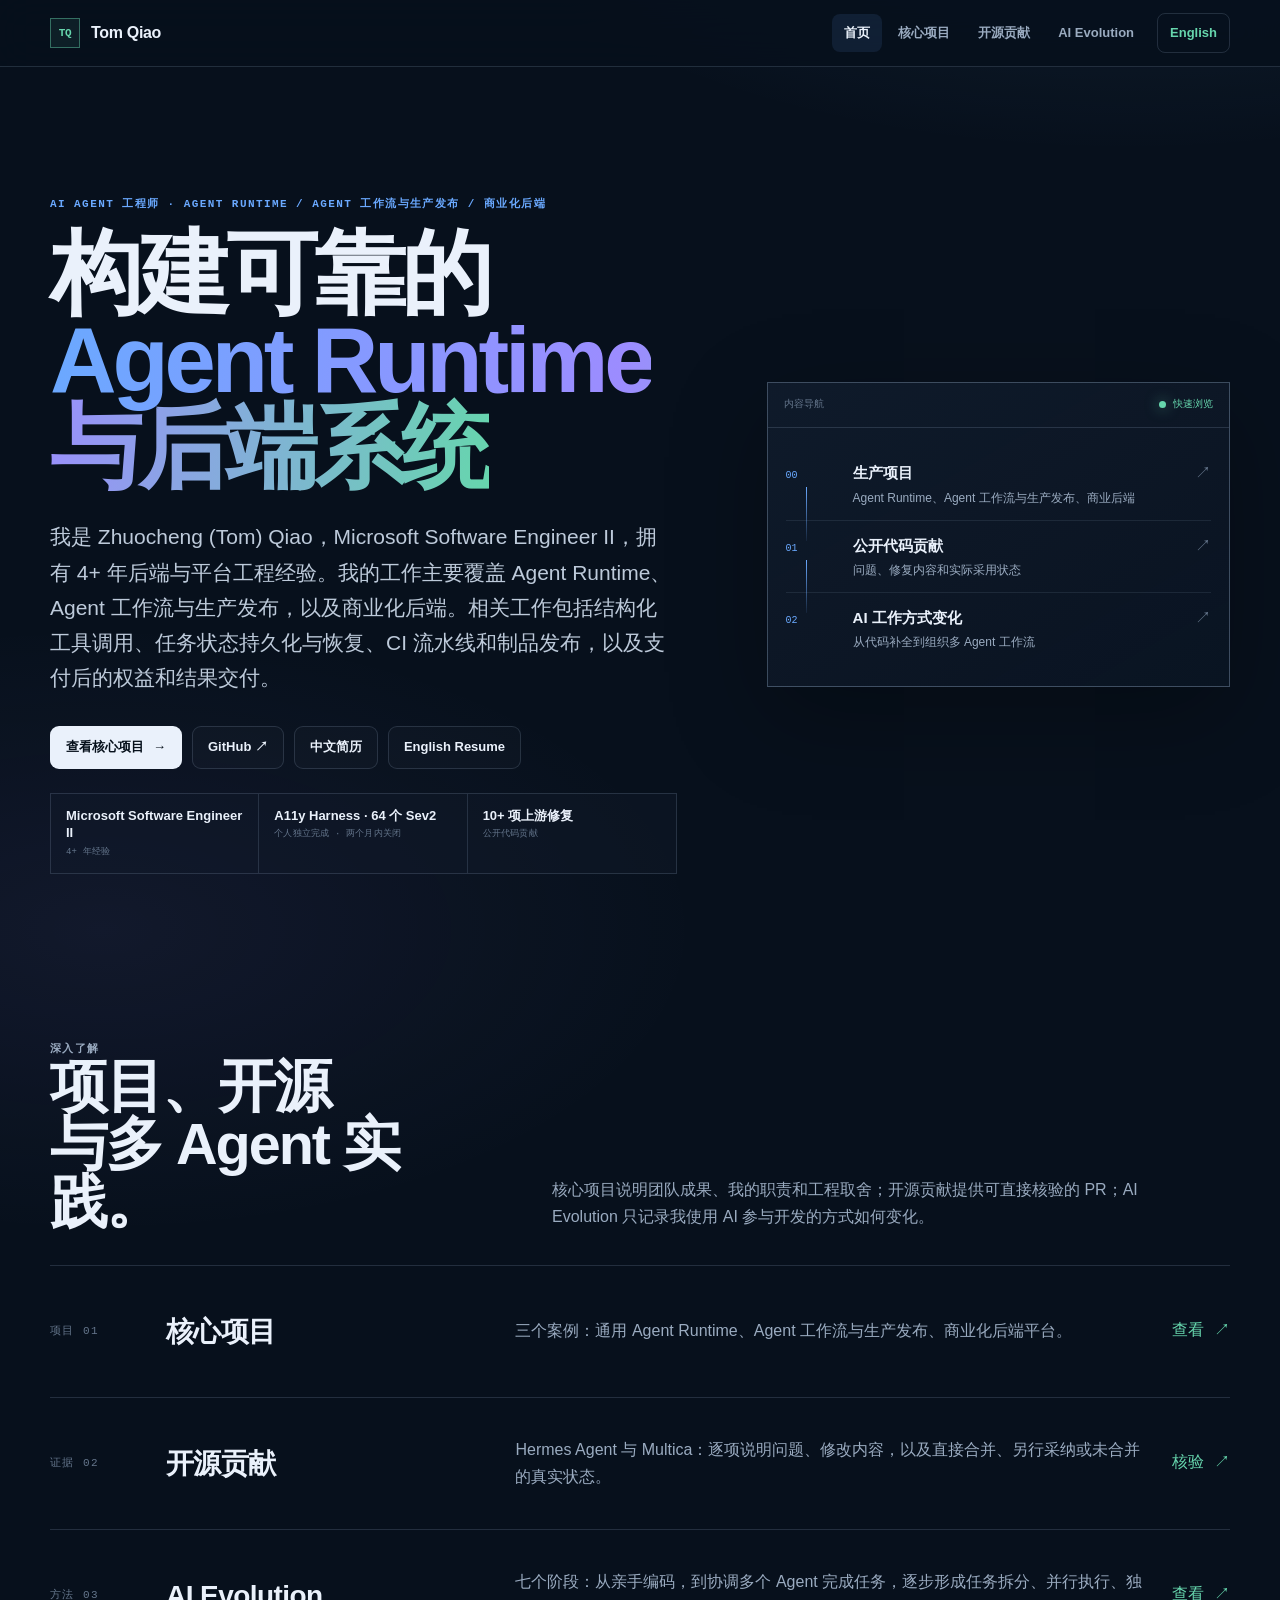
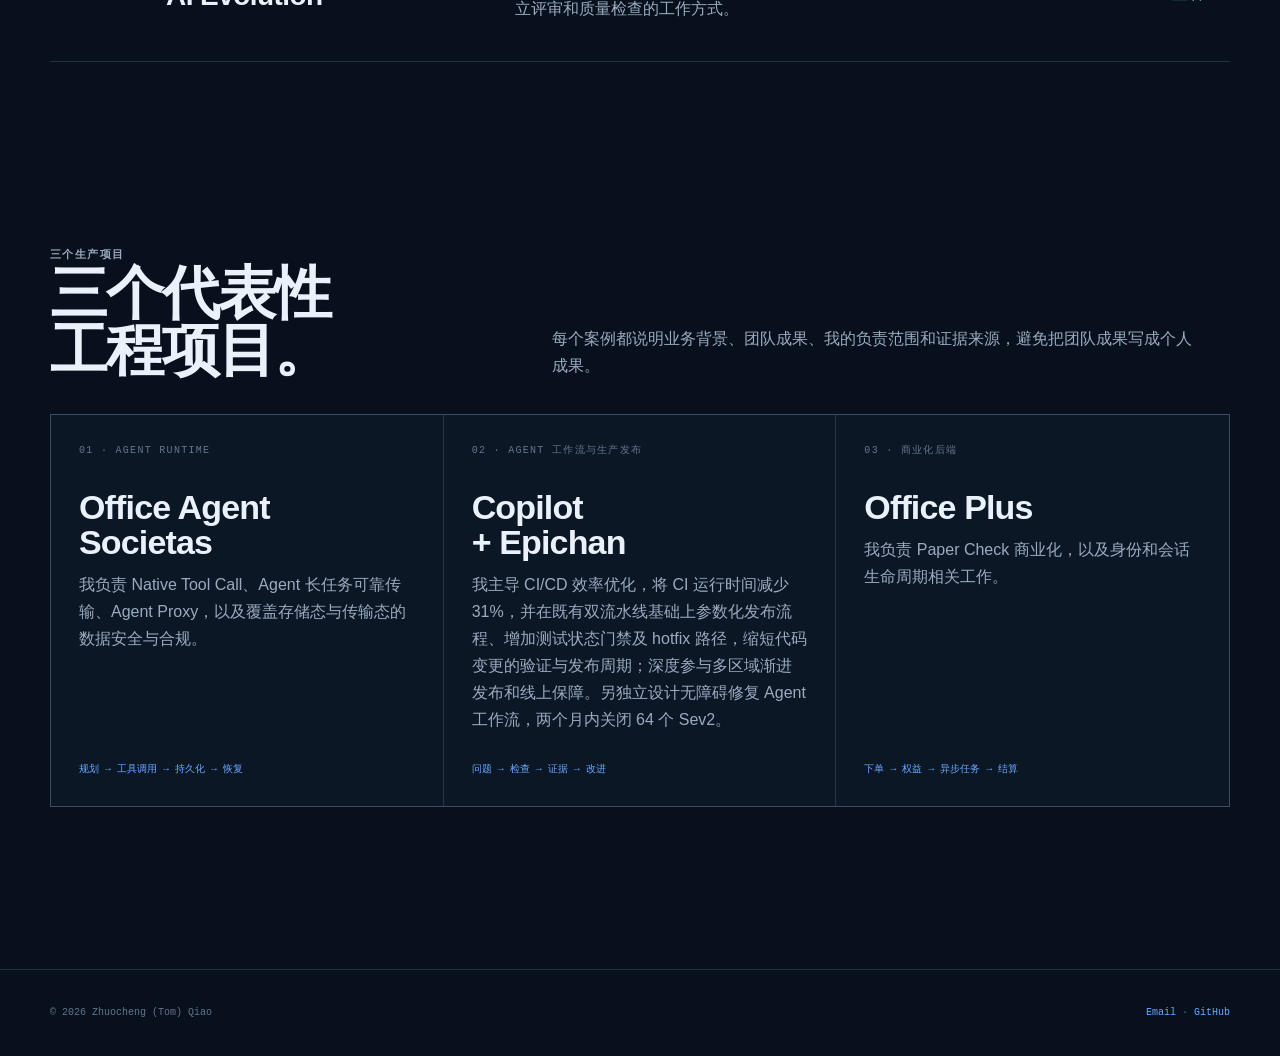
==== index.html @ fa4fbcbe "Refine CI/CD optimization and reliability narrative" ====
<!doctype html>
<html lang="zh-CN">
<head>
  <meta charset="utf-8">
  <meta name="viewport" content="width=device-width, initial-scale=1">
  <meta name="theme-color" content="#07101c">
  <meta name="description" content="Zhuocheng (Tom) Qiao 的工程作品集：Agent Runtime、Agent 工作流与生产发布、商业化后端和开源贡献。">
  <title>Zhuocheng (Tom) Qiao — AI Agent Engineer</title>
  <link rel="stylesheet" href="assets/styles.css">
  <script src="assets/site.js" defer></script>
</head>
<body>
  <header class="site-header">
    <nav class="site-nav" aria-label="主导航">
      <a class="brand" href="index.html"><span class="brand-mark">TQ</span><span>Tom Qiao</span></a>
      <button class="menu-button" type="button" aria-label="打开导航" aria-expanded="false" aria-controls="site-navigation">☰</button>
      <div class="nav-links" id="site-navigation">
        <a href="index.html">首页</a>
        <a href="projects.html">核心项目</a>
        <a href="opensource.html">开源贡献</a>
        <a href="evolution.html">AI Evolution</a>
      </div>
    </nav>
  </header>

  <main class="page-shell">
    <section class="home-hero">
      <div class="home-copy">
        <p class="eyebrow">AI Agent 工程师 · Agent Runtime / Agent 工作流与生产发布 / 商业化后端</p>
        <h1 class="display-title">构建可靠的<br><span class="signal">Agent Runtime 与后端系统</span></h1>
        <p class="home-lead">我是 Zhuocheng (Tom) Qiao，Microsoft Software Engineer II，拥有 4+ 年后端与平台工程经验。我的工作主要覆盖 Agent Runtime、Agent 工作流与生产发布，以及商业化后端。相关工作包括结构化工具调用、任务状态持久化与恢复、CI 流水线和制品发布，以及支付后的权益和结果交付。</p>
        <div class="hero-actions">
          <a class="button primary" href="projects.html">查看核心项目 <span>→</span></a>
          <a class="button" href="https://github.com/tomqiaozc" target="_blank" rel="noreferrer">GitHub ↗</a>
          <a class="button" href="downloads/Zhuocheng-Qiao-Resume-ZH.pdf">中文简历</a>
          <a class="button" href="downloads/Zhuocheng-Qiao-Resume-EN.pdf">English Resume</a>
        </div>
        <div class="proof-strip" aria-label="候选人关键信息">
          <div class="proof-item"><strong>Microsoft Software Engineer II</strong><span>4+ 年经验</span></div>
          <div class="proof-item"><strong>A11y Harness · 64 个 Sev2</strong><span>个人独立完成 · 两个月内关闭</span></div>
          <div class="proof-item"><strong>10+ 项上游修复</strong><span>公开代码贡献</span></div>
        </div>
      </div>

      <aside class="trace-console" aria-label="作品集阅读路径">
        <div class="trace-head"><span>内容导航</span><span class="trace-status">快速浏览</span></div>
        <div class="trace-body">
          <a class="trace-step" href="projects.html">
            <span class="trace-no">00</span>
            <span><strong>生产项目</strong>Agent Runtime、Agent 工作流与生产发布、商业后端</span>
            <span class="trace-arrow">↗</span>
          </a>
          <a class="trace-step" href="opensource.html">
            <span class="trace-no">01</span>
            <span><strong>公开代码贡献</strong>问题、修复内容和实际采用状态</span>
            <span class="trace-arrow">↗</span>
          </a>
          <a class="trace-step" href="evolution.html">
            <span class="trace-no">02</span>
            <span><strong>AI 工作方式变化</strong>从代码补全到组织多 Agent 工作流</span>
            <span class="trace-arrow">↗</span>
          </a>
        </div>
      </aside>
    </section>

    <section class="home-section" aria-labelledby="evidence-title">
      <div class="section-heading">
        <div><p class="eyebrow">深入了解</p><h2 id="evidence-title">项目、开源<br>与多 Agent 实践。</h2></div>
        <p>核心项目说明团队成果、我的职责和工程取舍；开源贡献提供可直接核验的 PR；AI Evolution 只记录我使用 AI 参与开发的方式如何变化。</p>
      </div>
      <div class="route-list">
        <a class="route-row" href="projects.html">
          <span class="route-index">项目 01</span>
          <h3>核心项目</h3>
          <p>三个案例：通用 Agent Runtime、Agent 工作流与生产发布、商业化后端平台。</p>
          <span class="route-go">查看 ↗</span>
        </a>
        <a class="route-row" href="opensource.html">
          <span class="route-index">证据 02</span>
          <h3>开源贡献</h3>
          <p>Hermes Agent 与 Multica：逐项说明问题、修改内容，以及直接合并、另行采纳或未合并的真实状态。</p>
          <span class="route-go">核验 ↗</span>
        </a>
        <a class="route-row" href="evolution.html">
          <span class="route-index">方法 03</span>
          <h3>AI Evolution</h3>
          <p>七个阶段：从亲手编码，到协调多个 Agent 完成任务，逐步形成任务拆分、并行执行、独立评审和质量检查的工作方式。</p>
          <span class="route-go">查看 ↗</span>
        </a>
      </div>
    </section>

    <section class="home-section" aria-labelledby="systems-title">
      <div class="section-heading">
        <div><p class="eyebrow">三个生产项目</p><h2 id="systems-title">三个代表性<br>工程项目。</h2></div>
        <p>每个案例都说明业务背景、团队成果、我的负责范围和证据来源，避免把团队成果写成个人成果。</p>
      </div>
      <div class="system-map">
        <a class="system-entry" href="societas.html">
          <span class="system-kicker">01 · Agent Runtime</span>
          <h3>Office Agent<br>Societas</h3>
          <p>我负责 Native Tool Call、Agent 长任务可靠传输、Agent Proxy，以及覆盖存储态与传输态的数据安全与合规。</p>
          <span class="system-flow">规划 → 工具调用 → 持久化 → 恢复</span>
        </a>
        <a class="system-entry" href="copilot-epichan.html">
          <span class="system-kicker">02 · Agent 工作流与生产发布</span>
          <h3>Copilot<br>+ Epichan</h3>
          <p>我主导 CI/CD 效率优化，将 CI 运行时间减少 31%，并在既有双流水线基础上参数化发布流程、增加测试状态门禁及 hotfix 路径，缩短代码变更的验证与发布周期；深度参与多区域渐进发布和线上保障。另独立设计无障碍修复 Agent 工作流，两个月内关闭 64 个 Sev2。</p>
          <span class="system-flow">问题 → 检查 → 证据 → 改进</span>
        </a>
        <a class="system-entry" href="office-plus.html">
          <span class="system-kicker">03 · 商业化后端</span>
          <h3>Office Plus</h3>
          <p>我负责 Paper Check 商业化，以及身份和会话生命周期相关工作。</p>
          <span class="system-flow">下单 → 权益 → 异步任务 → 结算</span>
        </a>
      </div>
    </section>
  </main>

  <footer class="site-footer">
    <div class="site-footer-inner"><span>© 2026 Zhuocheng (Tom) Qiao</span><span><a href="mailto:18017822420@163.com">Email</a> · <a href="https://github.com/tomqiaozc">GitHub</a></span></div>
  </footer>
</body>
</html>
---- assets/styles.css ----
:root {
  color-scheme: dark;
  --ink: #07101c;
  --ink-2: #0a1524;
  --panel: #101b2b;
  --panel-2: #142238;
  --line: rgba(177, 202, 232, 0.16);
  --line-strong: rgba(177, 202, 232, 0.3);
  --text: #eaf1fb;
  --muted: #9aabc0;
  --faint: #64758b;
  --blue: #6aa9ff;
  --violet: #9c8cff;
  --mint: #66d6ad;
  --amber: #efb861;
  --danger: #f08f95;
  --max: 1180px;
  --display: "Avenir Next Condensed", "Bahnschrift Condensed", "Arial Narrow", "PingFang SC", sans-serif;
  --body: "Avenir Next", Inter, ui-sans-serif, -apple-system, BlinkMacSystemFont, "Segoe UI", "PingFang SC", sans-serif;
  --mono: SFMono-Regular, Menlo, Monaco, Consolas, "Liberation Mono", monospace;
  --shadow: 0 30px 90px rgba(0, 0, 0, 0.28);
}

* { box-sizing: border-box; }

html {
  scroll-behavior: smooth;
  background: var(--ink);
}

body {
  margin: 0;
  color: var(--text);
  background:
    radial-gradient(70rem 35rem at 88% -8%, rgba(106, 169, 255, 0.13), transparent 65%),
    radial-gradient(55rem 28rem at 8% 35%, rgba(156, 140, 255, 0.07), transparent 68%),
    var(--ink);
  font-family: var(--body);
  line-height: 1.68;
  -webkit-font-smoothing: antialiased;
}

body::before {
  content: "";
  position: fixed;
  inset: 0;
  z-index: -1;
  pointer-events: none;
  opacity: 0.14;
  background-image:
    linear-gradient(rgba(177, 202, 232, 0.09) 1px, transparent 1px),
    linear-gradient(90deg, rgba(177, 202, 232, 0.09) 1px, transparent 1px);
  background-size: 72px 72px;
  mask-image: linear-gradient(to bottom, black 0, transparent 82%);
}

a { color: inherit; }
img { max-width: 100%; }
button, a { -webkit-tap-highlight-color: transparent; }

:focus-visible {
  outline: 2px solid var(--mint);
  outline-offset: 4px;
}

.site-header {
  position: sticky;
  top: 0;
  z-index: 100;
  border-bottom: 1px solid var(--line);
  background: rgba(7, 16, 28, 0.84);
  backdrop-filter: blur(18px);
}

.site-nav {
  width: min(var(--max), calc(100% - 40px));
  height: 66px;
  margin: 0 auto;
  display: flex;
  align-items: center;
  justify-content: space-between;
  gap: 24px;
}

.brand {
  display: inline-flex;
  align-items: center;
  gap: 11px;
  color: var(--text);
  text-decoration: none;
  font-weight: 760;
  letter-spacing: -0.02em;
}

.brand-mark {
  width: 30px;
  height: 30px;
  display: grid;
  place-items: center;
  border: 1px solid rgba(102, 214, 173, 0.44);
  color: var(--mint);
  background: rgba(102, 214, 173, 0.08);
  font-family: var(--mono);
  font-size: 11px;
  font-weight: 800;
}

.nav-links {
  display: flex;
  align-items: center;
  gap: 4px;
}

.nav-links a {
  padding: 8px 12px;
  border-radius: 8px;
  color: var(--muted);
  text-decoration: none;
  font-size: 13px;
  font-weight: 700;
}

.nav-links a:hover,
.nav-links a[aria-current="page"] {
  color: var(--text);
  background: rgba(106, 169, 255, 0.1);
}

.nav-links .language-switch {
  margin-left: 7px;
  border: 1px solid var(--line);
  color: var(--mint);
}

.menu-button {
  display: none;
  width: 40px;
  height: 40px;
  border: 1px solid var(--line);
  border-radius: 9px;
  color: var(--text);
  background: transparent;
  font-size: 20px;
}

.page-shell,
.site-footer-inner {
  width: min(var(--max), calc(100% - 40px));
  margin: 0 auto;
}

.utility-label,
.eyebrow,
.route-index,
.trace-label,
.system-kicker {
  font-family: var(--mono);
  text-transform: uppercase;
  letter-spacing: 0.13em;
}

.eyebrow {
  margin: 0 0 18px;
  color: var(--blue);
  font-size: 11px;
  font-weight: 780;
}

.display-title {
  margin: 0;
  font-family: var(--display);
  font-size: clamp(50px, 7.2vw, 96px);
  font-stretch: condensed;
  line-height: 0.94;
  letter-spacing: -0.045em;
}

.display-title .signal {
  color: transparent;
  background: linear-gradient(98deg, var(--blue), var(--violet) 55%, var(--mint));
  background-clip: text;
  -webkit-background-clip: text;
}

.home-hero {
  min-height: calc(100vh - 66px);
  padding: clamp(72px, 10vw, 132px) 0 74px;
  display: grid;
  align-content: center;
  grid-template-columns: minmax(0, 1.15fr) minmax(340px, 0.85fr);
  gap: clamp(50px, 7vw, 96px);
}

.home-copy { align-self: center; }

.home-lead {
  max-width: 730px;
  margin: 28px 0 0;
  color: #bdcada;
  font-size: clamp(17px, 1.65vw, 21px);
}

.hero-actions {
  display: flex;
  flex-wrap: wrap;
  gap: 10px;
  margin-top: 30px;
}

.proof-strip {
  max-width: 760px;
  margin-top: 24px;
  display: grid;
  grid-template-columns: repeat(3, minmax(0, 1fr));
  border: 1px solid var(--line);
  background: rgba(16, 27, 43, 0.44);
}

.proof-item {
  min-width: 0;
  padding: 13px 15px;
  border-right: 1px solid var(--line);
}

.proof-item:last-child { border-right: 0; }

.proof-item strong,
.proof-item span { display: block; }

.proof-item strong {
  color: var(--text);
  font-size: 13px;
  line-height: 1.35;
}

.proof-item span {
  margin-top: 3px;
  color: var(--faint);
  font-family: var(--mono);
  font-size: 9px;
  letter-spacing: 0.02em;
}

.button {
  min-height: 43px;
  padding: 9px 15px;
  display: inline-flex;
  align-items: center;
  justify-content: center;
  gap: 9px;
  border: 1px solid var(--line);
  border-radius: 9px;
  color: var(--text);
  background: rgba(255, 255, 255, 0.02);
  text-decoration: none;
  font-size: 13px;
  font-weight: 760;
  transition: border-color 160ms ease, background 160ms ease, transform 160ms ease;
}

.button:hover {
  border-color: rgba(106, 169, 255, 0.48);
  background: rgba(106, 169, 255, 0.08);
  transform: translateY(-1px);
}

.button.primary {
  border-color: transparent;
  color: #06101b;
  background: var(--text);
}

.button.primary:hover { background: var(--mint); }

.trace-console {
  align-self: center;
  position: relative;
  overflow: hidden;
  border: 1px solid var(--line-strong);
  background: linear-gradient(150deg, rgba(16, 27, 43, 0.94), rgba(9, 20, 34, 0.9));
  box-shadow: var(--shadow);
}

.trace-console::after {
  content: "";
  position: absolute;
  inset: 0;
  pointer-events: none;
  background: linear-gradient(105deg, transparent 44%, rgba(106, 169, 255, 0.08), transparent 58%);
  transform: translateX(-100%);
  animation: trace-scan 6s ease-in-out infinite;
}

.trace-head {
  padding: 14px 16px;
  display: flex;
  align-items: center;
  justify-content: space-between;
  gap: 16px;
  border-bottom: 1px solid var(--line);
  color: var(--faint);
  font-family: var(--mono);
  font-size: 10px;
}

.trace-status {
  display: inline-flex;
  align-items: center;
  gap: 7px;
  color: var(--mint);
}

.trace-status::before {
  content: "";
  width: 7px;
  height: 7px;
  border-radius: 50%;
  background: var(--mint);
  box-shadow: 0 0 14px rgba(102, 214, 173, 0.65);
}

.trace-body { padding: 20px 18px 22px; }

.trace-step {
  position: relative;
  display: grid;
  grid-template-columns: 54px 1fr auto;
  gap: 13px;
  align-items: baseline;
  min-height: 60px;
  padding: 12px 0;
  border-bottom: 1px solid rgba(177, 202, 232, 0.1);
  text-decoration: none;
}

.trace-step:last-child { border-bottom: 0; }

.trace-step::before {
  content: "";
  position: absolute;
  left: 20px;
  top: 39px;
  bottom: -21px;
  width: 1px;
  background: linear-gradient(var(--blue), rgba(106, 169, 255, 0.08));
}

.trace-step:last-child::before { display: none; }

.trace-no {
  color: var(--blue);
  font-family: var(--mono);
  font-size: 10px;
}

.trace-step strong {
  display: block;
  margin-bottom: 2px;
  color: var(--text);
  font-size: 15px;
}

.trace-step span:not(.trace-no):not(.trace-arrow) {
  color: var(--muted);
  font-size: 12px;
}

.trace-arrow {
  color: var(--faint);
  font-family: var(--mono);
}

.trace-step:hover .trace-arrow { color: var(--mint); }

.home-section { padding: 92px 0; }

.section-heading {
  display: grid;
  grid-template-columns: 0.8fr 1.2fr;
  gap: 50px;
  align-items: end;
  margin-bottom: 34px;
}

.section-heading h2 {
  margin: 0;
  font-family: var(--display);
  font-size: clamp(34px, 4.5vw, 58px);
  line-height: 1;
  letter-spacing: -0.035em;
}

.section-heading p {
  max-width: 650px;
  margin: 0;
  color: var(--muted);
}

.route-list { border-top: 1px solid var(--line); }

.route-row {
  display: grid;
  grid-template-columns: 92px minmax(190px, 0.72fr) 1.4fr auto;
  gap: 24px;
  align-items: center;
  min-height: 132px;
  padding: 24px 0;
  border-bottom: 1px solid var(--line);
  text-decoration: none;
  transition: padding 160ms ease, border-color 160ms ease;
}

.route-row:hover {
  padding-left: 12px;
  border-color: rgba(102, 214, 173, 0.42);
}

.route-index { color: var(--faint); font-size: 11px; }

.route-row h3 {
  margin: 0;
  font-family: var(--display);
  font-size: 28px;
  letter-spacing: -0.02em;
}

.route-row p { margin: 0; color: var(--muted); }
.route-row .route-go { color: var(--mint); font-family: var(--mono); }

.system-map {
  display: grid;
  grid-template-columns: repeat(3, 1fr);
  gap: 0;
  border: 1px solid var(--line-strong);
  background: rgba(16, 27, 43, 0.68);
}

.system-entry {
  min-height: 310px;
  padding: 28px;
  display: flex;
  flex-direction: column;
  border-right: 1px solid var(--line);
  text-decoration: none;
  transition: background 180ms ease;
}

.system-entry:last-child { border-right: 0; }
.system-entry:hover { background: rgba(106, 169, 255, 0.07); }

.system-kicker { color: var(--faint); font-size: 10px; }

.system-entry h3 {
  margin: 30px 0 12px;
  font-family: var(--display);
  font-size: 34px;
  line-height: 1.04;
  letter-spacing: -0.025em;
}

.system-entry p { margin: 0; color: var(--muted); }

.system-flow {
  margin-top: auto;
  padding-top: 28px;
  display: flex;
  flex-wrap: wrap;
  gap: 7px;
  color: var(--blue);
  font-family: var(--mono);
  font-size: 10px;
}

.systems-hero {
  padding: 96px 0 56px;
  display: grid;
  grid-template-columns: 1.2fr 0.8fr;
  gap: 70px;
  align-items: end;
}

.systems-hero h1 {
  margin: 0;
  font-family: var(--display);
  font-size: clamp(50px, 5.8vw, 72px);
  line-height: 0.96;
  letter-spacing: -0.045em;
}

.systems-hero p { margin: 0; color: var(--muted); font-size: 17px; }

.system-ledger {
  margin: 20px 0 100px;
  border-top: 1px solid var(--line);
}

.system-ledger-row {
  display: grid;
  grid-template-columns: 80px minmax(220px, 0.8fr) 1.2fr auto;
  gap: 28px;
  align-items: center;
  min-height: 176px;
  padding: 26px 0;
  border-bottom: 1px solid var(--line);
  text-decoration: none;
}

.system-ledger-row .roman {
  color: var(--faint);
  font-family: var(--mono);
  font-size: 11px;
}

.system-ledger-row h2 {
  margin: 0;
  font-family: var(--display);
  font-size: 36px;
  line-height: 1;
}

.system-ledger-row p { margin: 0; color: var(--muted); }

.system-ledger-row .go {
  color: var(--mint);
  font-family: var(--mono);
  font-size: 11px;
}

.project-matrix {
  margin: 20px 0 100px;
  border-top: 1px solid var(--line-strong);
}

.project-matrix-head,
.project-matrix-row {
  display: grid;
  grid-template-columns: minmax(155px, 0.82fr) minmax(260px, 1.55fr) minmax(115px, 0.65fr) minmax(132px, 0.72fr) 86px;
  gap: 22px;
}

.project-matrix-head {
  padding: 13px 0;
  color: var(--faint);
  border-bottom: 1px solid var(--line);
  font-family: var(--mono);
  font-size: 9px;
  letter-spacing: 0.09em;
  text-transform: uppercase;
}

.project-matrix-row {
  align-items: start;
  padding: 32px 0;
  border-bottom: 1px solid var(--line);
}

.project-period,
.project-domain,
.matrix-label {
  display: block;
  font-family: var(--mono);
  text-transform: uppercase;
  letter-spacing: 0.08em;
}

.project-period {
  color: var(--blue);
  font-size: 10px;
}

.project-id h2 {
  margin: 12px 0 10px;
  font-family: var(--display);
  font-size: 32px;
  line-height: 1;
  letter-spacing: -0.025em;
}

.project-domain {
  color: var(--faint);
  font-size: 9px;
}

.project-boundary p,
.project-evidence p {
  margin: 0;
  color: var(--muted);
  font-size: 13px;
}

.project-boundary p + p { margin-top: 17px; }

.matrix-label {
  margin-bottom: 5px;
  color: var(--faint);
  font-size: 9px;
}

.matrix-label.ownership { color: var(--mint); }

.project-outcome strong,
.project-outcome > span:last-child { display: block; }

.project-outcome strong {
  color: var(--text);
  font-family: var(--display);
  font-size: 25px;
  line-height: 1.08;
}

.project-outcome > span:last-child {
  margin-top: 6px;
  color: var(--muted);
  font-size: 12px;
}

.evidence-badge {
  display: inline-flex;
  padding: 3px 7px;
  border: 1px solid var(--line-strong);
  color: var(--amber);
  font-family: var(--mono);
  font-size: 9px;
  line-height: 1.4;
}

.project-evidence p { margin-top: 9px; font-size: 11px; }

.project-action a {
  color: var(--mint);
  font-family: var(--mono);
  font-size: 10px;
  text-decoration: none;
  white-space: nowrap;
}

.project-action a:hover { color: var(--text); }

.site-footer {
  margin-top: 70px;
  border-top: 1px solid var(--line);
}

.site-footer-inner {
  min-height: 86px;
  display: flex;
  align-items: center;
  justify-content: space-between;
  gap: 20px;
  color: var(--faint);
  font-family: var(--mono);
  font-size: 10px;
}

.site-footer a { color: var(--blue); text-decoration: none; }

@keyframes trace-scan {
  0%, 70%, 100% { transform: translateX(-105%); }
  88% { transform: translateX(105%); }
}

@media (max-width: 920px) {
  .home-hero { grid-template-columns: 1fr; min-height: auto; }
  .trace-console { max-width: 680px; }
  .section-heading, .systems-hero { grid-template-columns: 1fr; gap: 18px; }
  .system-map { grid-template-columns: 1fr; }
  .system-entry { min-height: 230px; border-right: 0; border-bottom: 1px solid var(--line); }
  .system-entry:last-child { border-bottom: 0; }
  .project-matrix-head { display: none; }
  .project-matrix-row {
    grid-template-columns: minmax(0, 0.75fr) minmax(0, 1.25fr);
    padding: 30px 24px;
    border-right: 1px solid var(--line);
    border-left: 1px solid var(--line);
  }
  .project-boundary { grid-column: 2; grid-row: span 2; }
  .project-action { align-self: end; justify-self: end; }
}

@media (max-width: 720px) {
  .site-nav { width: min(100% - 28px, var(--max)); }
  .menu-button { display: grid; place-items: center; }
  .nav-links {
    display: none;
    position: absolute;
    top: 60px;
    left: 14px;
    right: 14px;
    padding: 10px;
    border: 1px solid var(--line-strong);
    background: rgba(7, 16, 28, 0.98);
    box-shadow: var(--shadow);
  }
  .nav-links.open { display: grid; }
  .nav-links a { padding: 12px; }
  .page-shell, .site-footer-inner { width: min(100% - 28px, var(--max)); }
  .home-hero { padding: 58px 0 54px; gap: 44px; }
  .display-title { font-size: clamp(47px, 16vw, 66px); }
  .proof-strip { grid-template-columns: 1fr; }
  .proof-item { padding: 11px 13px; border-right: 0; border-bottom: 1px solid var(--line); }
  .proof-item:last-child { border-bottom: 0; }
  .home-section { padding: 68px 0; }
  .route-row {
    grid-template-columns: 48px 1fr auto;
    gap: 12px;
    min-height: 116px;
  }
  .route-row p { display: none; }
  .route-row h3 { font-size: 24px; }
  .systems-hero { padding-top: 64px; }
  .system-ledger-row {
    grid-template-columns: 44px 1fr auto;
    gap: 12px;
  }
  .system-ledger-row p { display: none; }
  .system-ledger-row h2 { font-size: 28px; }
  .project-matrix-row { grid-template-columns: minmax(0, 1fr); gap: 22px; padding: 26px 20px; }
  .project-boundary { grid-column: auto; grid-row: auto; }
  .project-action { justify-self: start; }
  .site-footer-inner { display: block; padding: 24px 0 32px; }
  .site-footer-inner span { display: block; }
  .site-footer-inner span + span { margin-top: 8px; }
}

@media (max-width: 430px) {
  .trace-step { grid-template-columns: 42px 1fr auto; }
  .trace-body { padding: 15px 14px; }
  .system-entry { padding: 23px; }
}

@media (prefers-reduced-motion: reduce) {
  html { scroll-behavior: auto; }
  *, *::before, *::after { animation-duration: 0.01ms !important; animation-iteration-count: 1 !important; transition-duration: 0.01ms !important; }
}
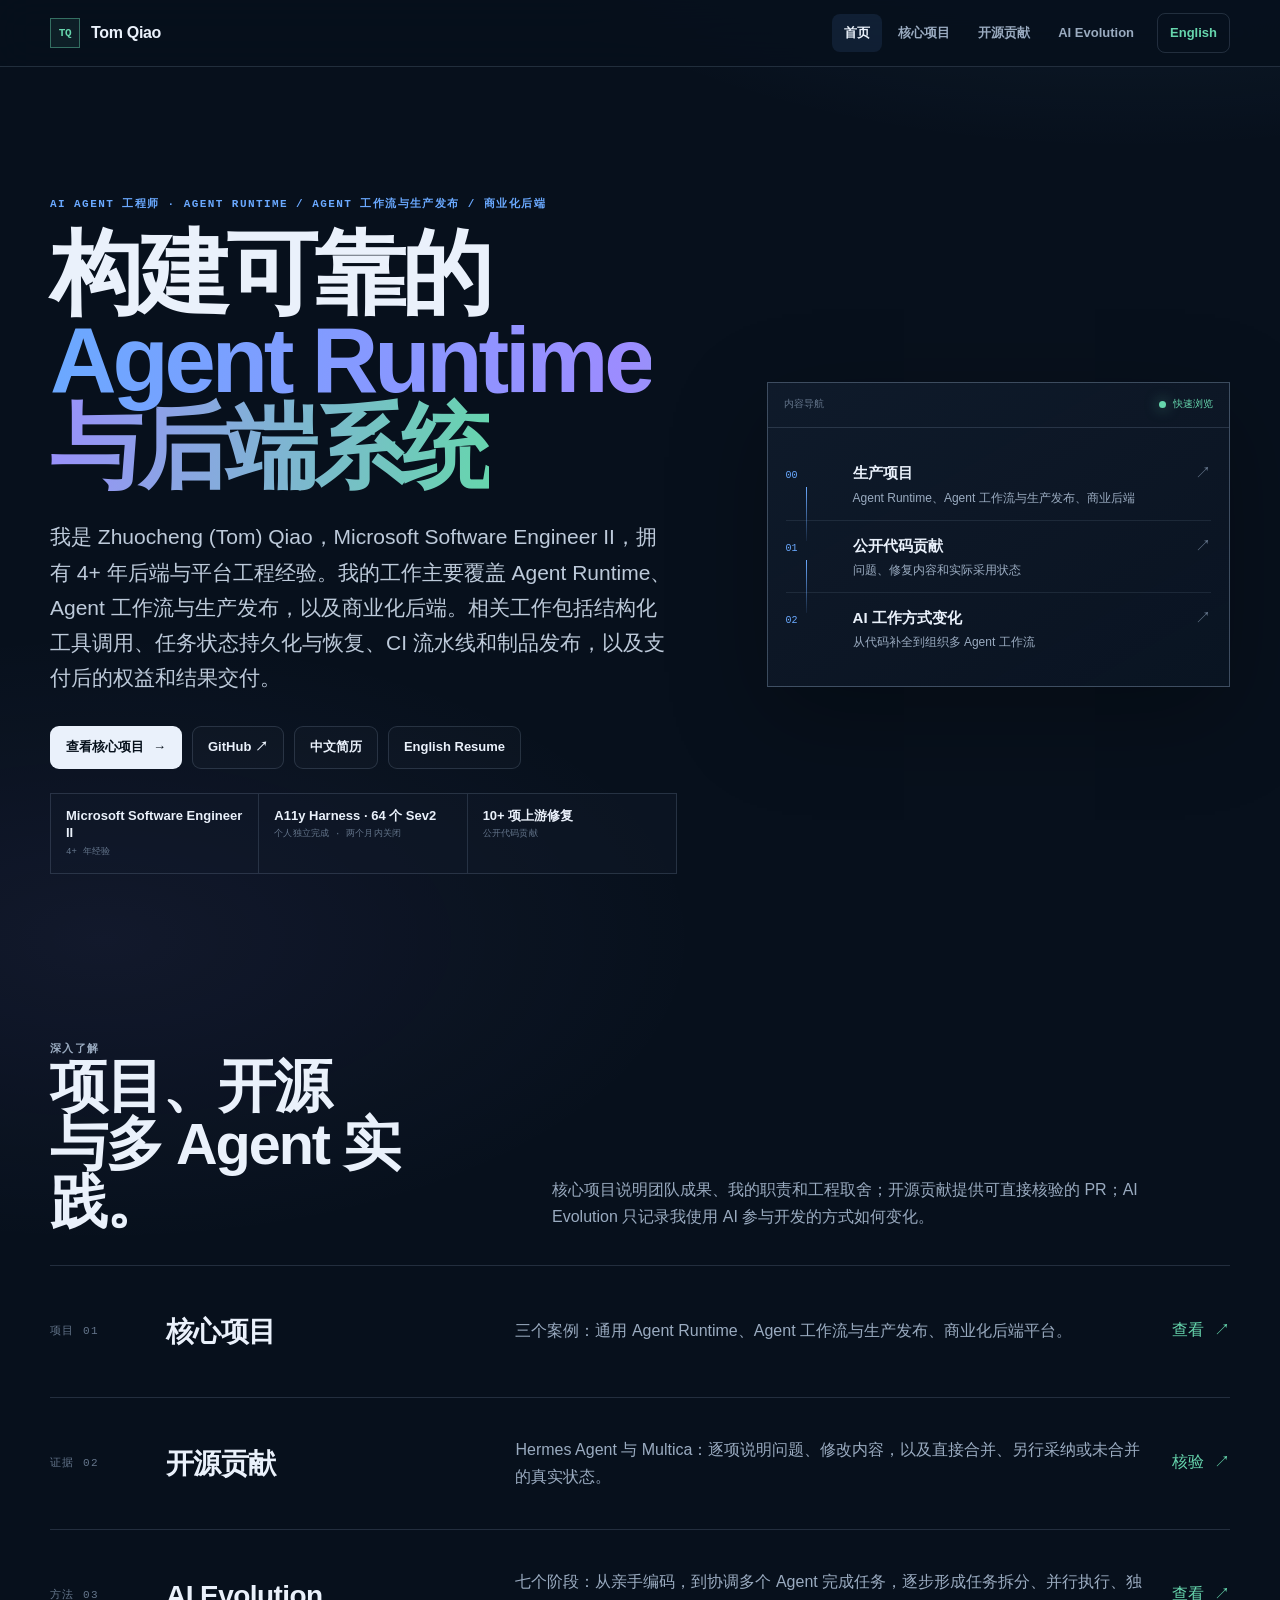
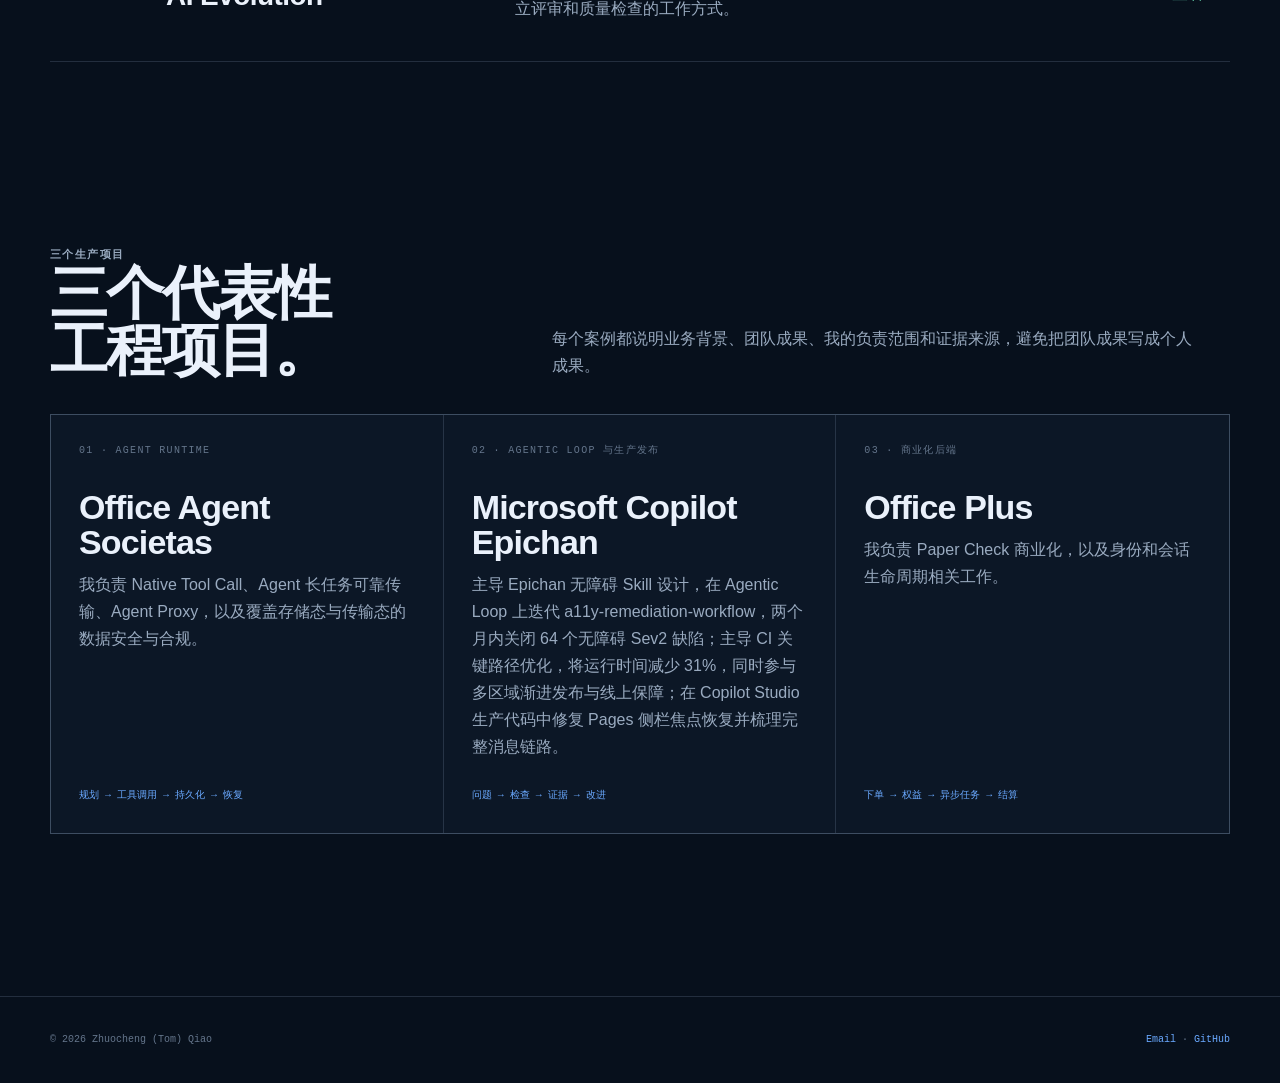
==== commit f48bd31c: "Reorder Copilot resume highlights" ====
--- a/index.html
+++ b/index.html
@@ -104,9 +104,9 @@
           <span class="system-flow">规划 → 工具调用 → 持久化 → 恢复</span>
         </a>
         <a class="system-entry" href="copilot-epichan.html">
-          <span class="system-kicker">02 · Agent 工作流与生产发布</span>
-          <h3>Copilot<br>+ Epichan</h3>
-          <p>我主导 CI/CD 效率优化，将 CI 运行时间减少 31%，并在既有双流水线基础上参数化发布流程、增加测试状态门禁及 hotfix 路径，缩短代码变更的验证与发布周期；深度参与多区域渐进发布和线上保障。另独立设计无障碍修复 Agent 工作流，两个月内关闭 64 个 Sev2。</p>
+          <span class="system-kicker">02 · Agentic Loop 与生产发布</span>
+          <h3>Microsoft Copilot<br>Epichan</h3>
+          <p>主导 Epichan 无障碍 Skill 设计，在 Agentic Loop 上迭代 a11y-remediation-workflow，两个月内关闭 64 个无障碍 Sev2 缺陷；主导 CI 关键路径优化，将运行时间减少 31%，同时参与多区域渐进发布与线上保障；在 Copilot Studio 生产代码中修复 Pages 侧栏焦点恢复并梳理完整消息链路。</p>
           <span class="system-flow">问题 → 检查 → 证据 → 改进</span>
         </a>
         <a class="system-entry" href="office-plus.html">
--- a/assets/styles.css
+++ b/assets/styles.css
@@ -62,6 +62,21 @@
   outline: 2px solid var(--mint);
   outline-offset: 4px;
 }
+
+.skip-link {
+  position: fixed;
+  top: 10px;
+  left: 10px;
+  z-index: 200;
+  padding: 9px 12px;
+  border: 1px solid var(--mint);
+  color: var(--ink);
+  background: var(--mint);
+  text-decoration: none;
+  transform: translateY(-160%);
+}
+
+.skip-link:focus-visible { transform: translateY(0); }
 
 .site-header {
   position: sticky;
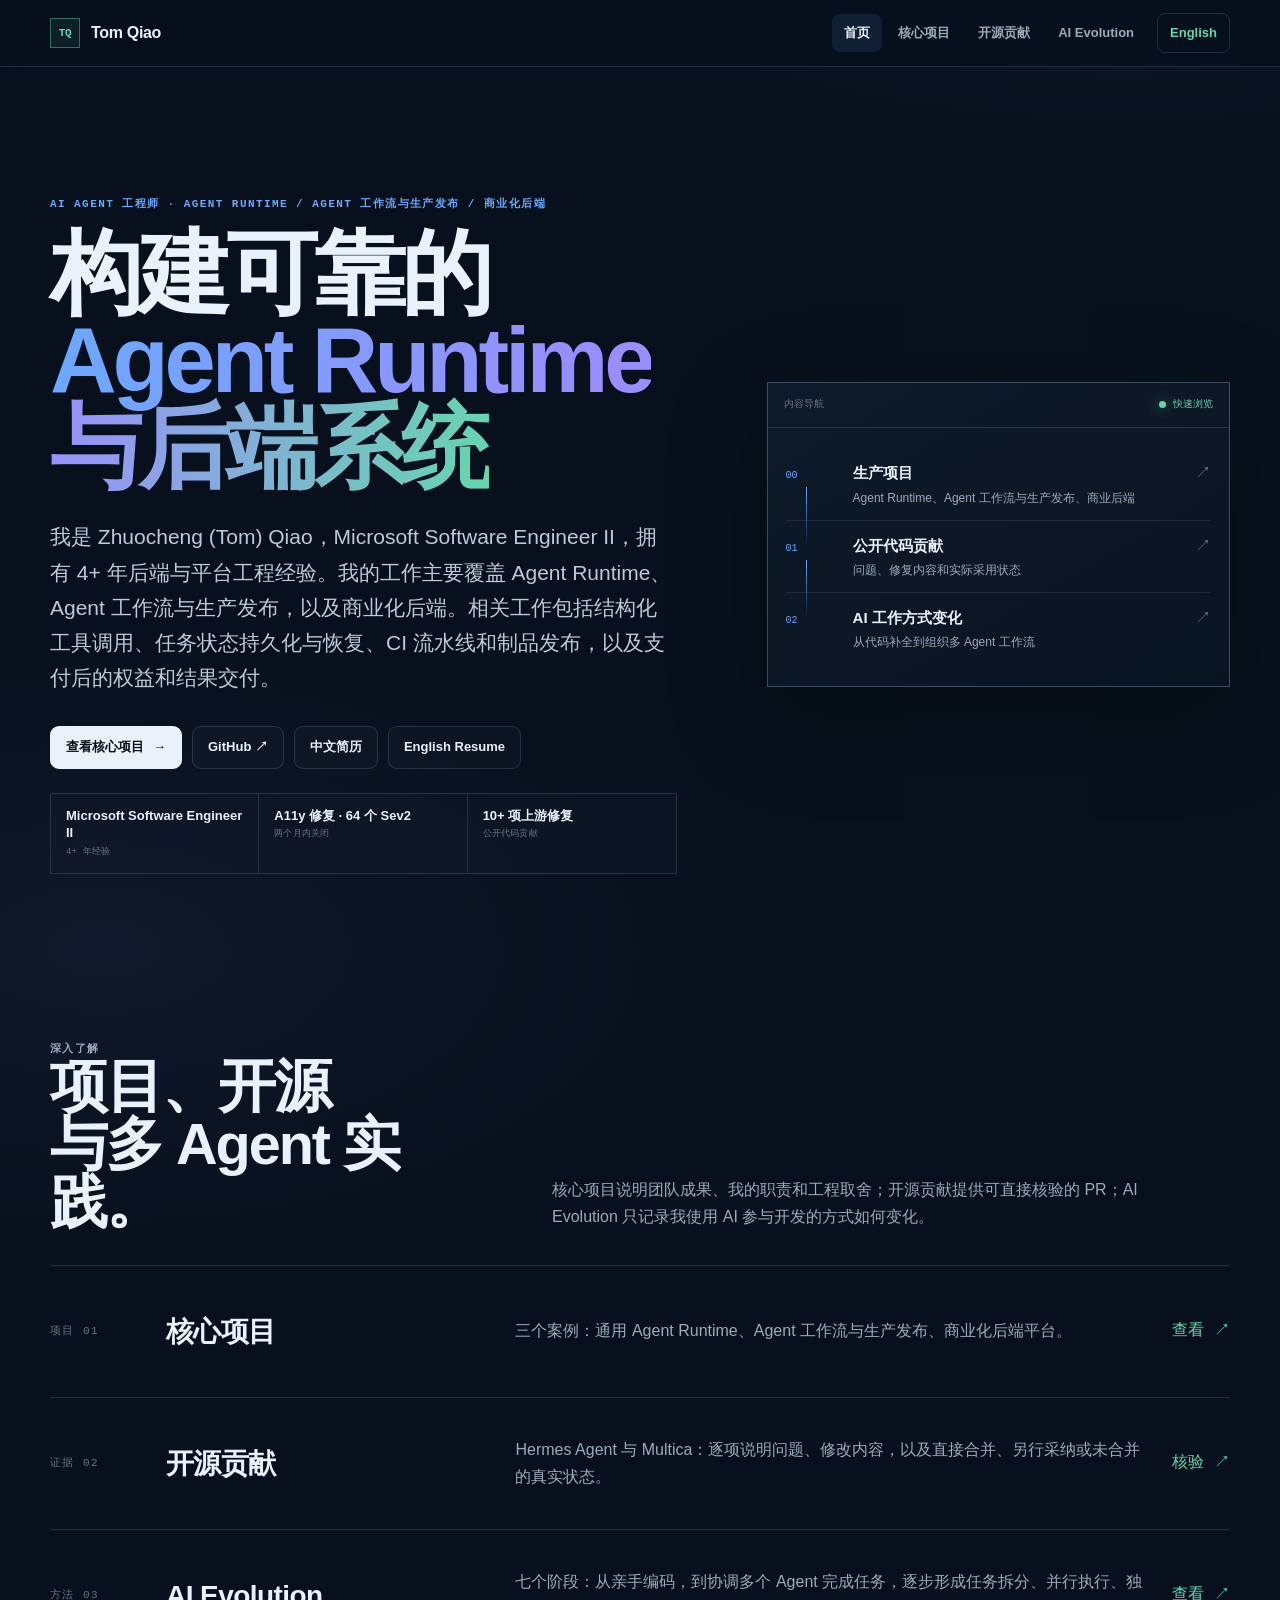
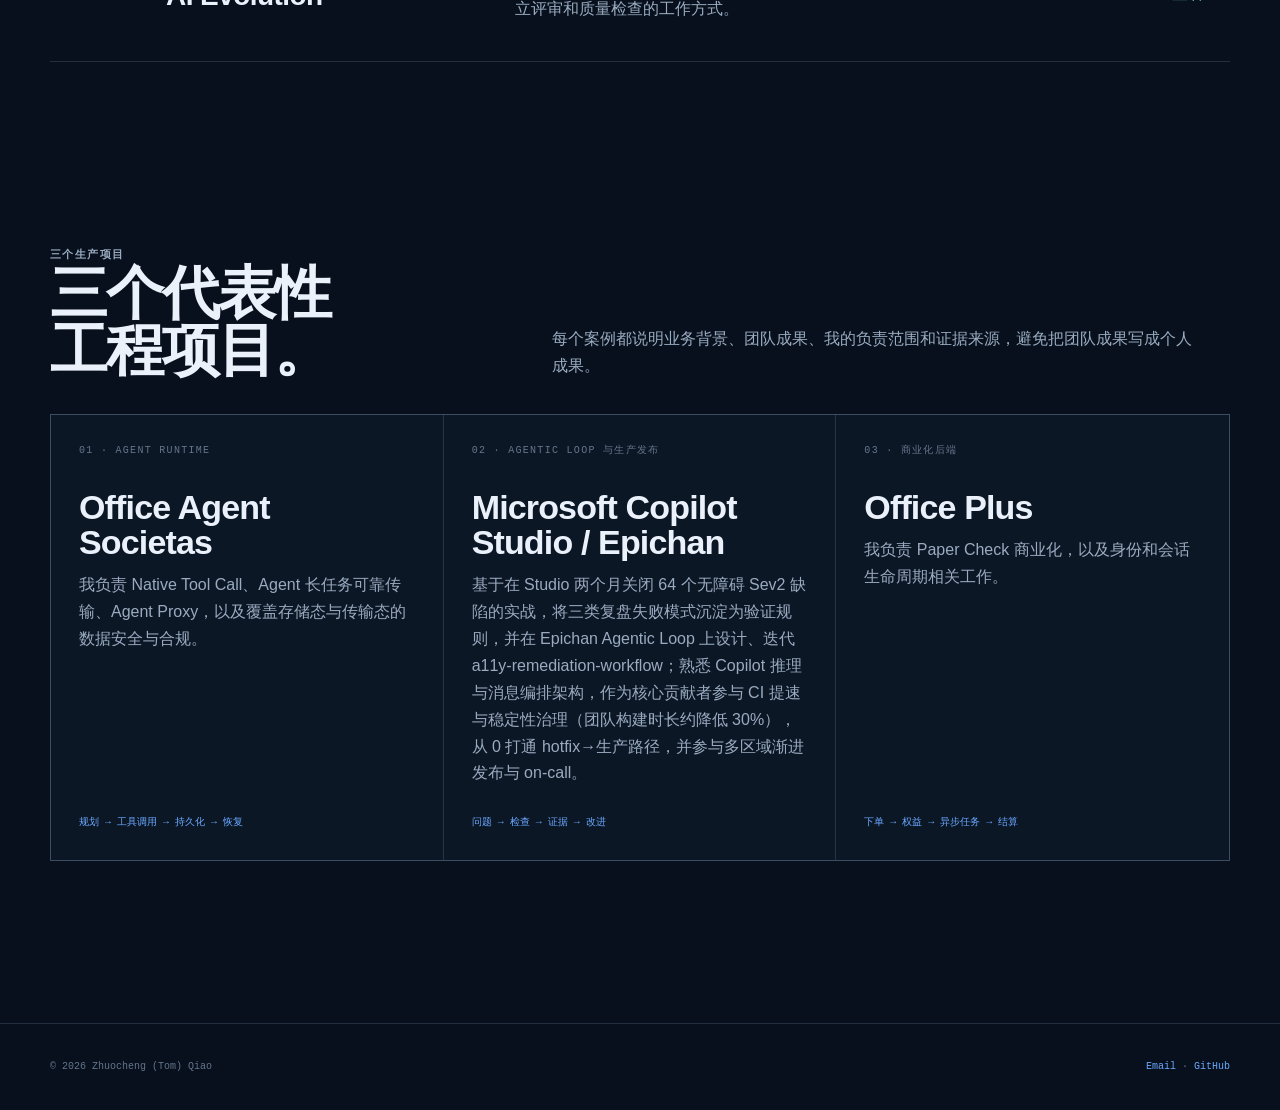
==== commit c917a3f0: "Align resumes and portfolio with graph-based agentic loop" ====
--- a/index.html
+++ b/index.html
@@ -37,7 +37,7 @@
         </div>
         <div class="proof-strip" aria-label="候选人关键信息">
           <div class="proof-item"><strong>Microsoft Software Engineer II</strong><span>4+ 年经验</span></div>
-          <div class="proof-item"><strong>A11y Harness · 64 个 Sev2</strong><span>个人独立完成 · 两个月内关闭</span></div>
+          <div class="proof-item"><strong>A11y 修复 · 64 个 Sev2</strong><span>两个月内关闭</span></div>
           <div class="proof-item"><strong>10+ 项上游修复</strong><span>公开代码贡献</span></div>
         </div>
       </div>
@@ -105,8 +105,8 @@
         </a>
         <a class="system-entry" href="copilot-epichan.html">
           <span class="system-kicker">02 · Agentic Loop 与生产发布</span>
-          <h3>Microsoft Copilot<br>Epichan</h3>
-          <p>主导 Epichan 无障碍 Skill 设计，在 Agentic Loop 上迭代 a11y-remediation-workflow，两个月内关闭 64 个无障碍 Sev2 缺陷；主导 CI 关键路径优化，将运行时间减少 31%，同时参与多区域渐进发布与线上保障；在 Copilot Studio 生产代码中修复 Pages 侧栏焦点恢复并梳理完整消息链路。</p>
+          <h3>Microsoft Copilot<br>Studio / Epichan</h3>
+          <p>基于在 Studio 两个月关闭 64 个无障碍 Sev2 缺陷的实战，将三类复盘失败模式沉淀为验证规则，并在 Epichan Agentic Loop 上设计、迭代 a11y-remediation-workflow；熟悉 Copilot 推理与消息编排架构，作为核心贡献者参与 CI 提速与稳定性治理（团队构建时长约降低 30%），从 0 打通 hotfix→生产路径，并参与多区域渐进发布与 on-call。</p>
           <span class="system-flow">问题 → 检查 → 证据 → 改进</span>
         </a>
         <a class="system-entry" href="office-plus.html">
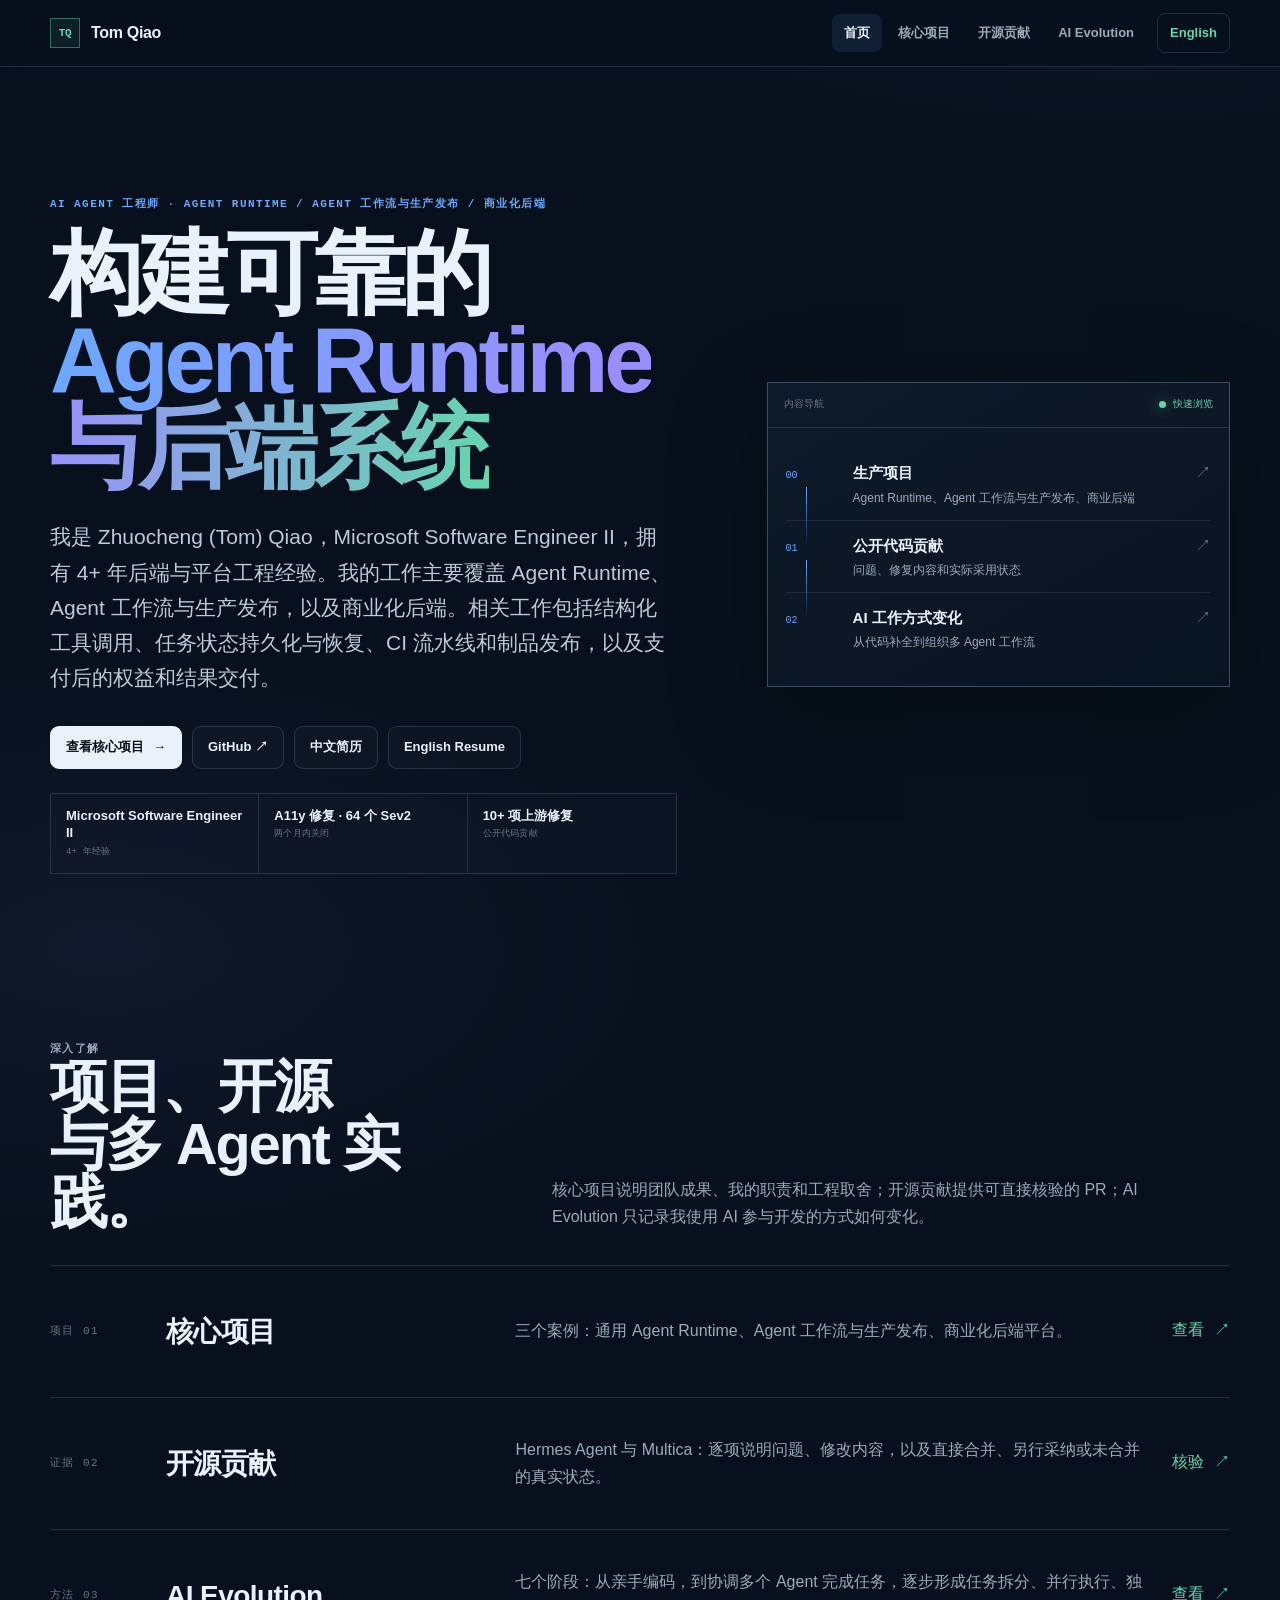
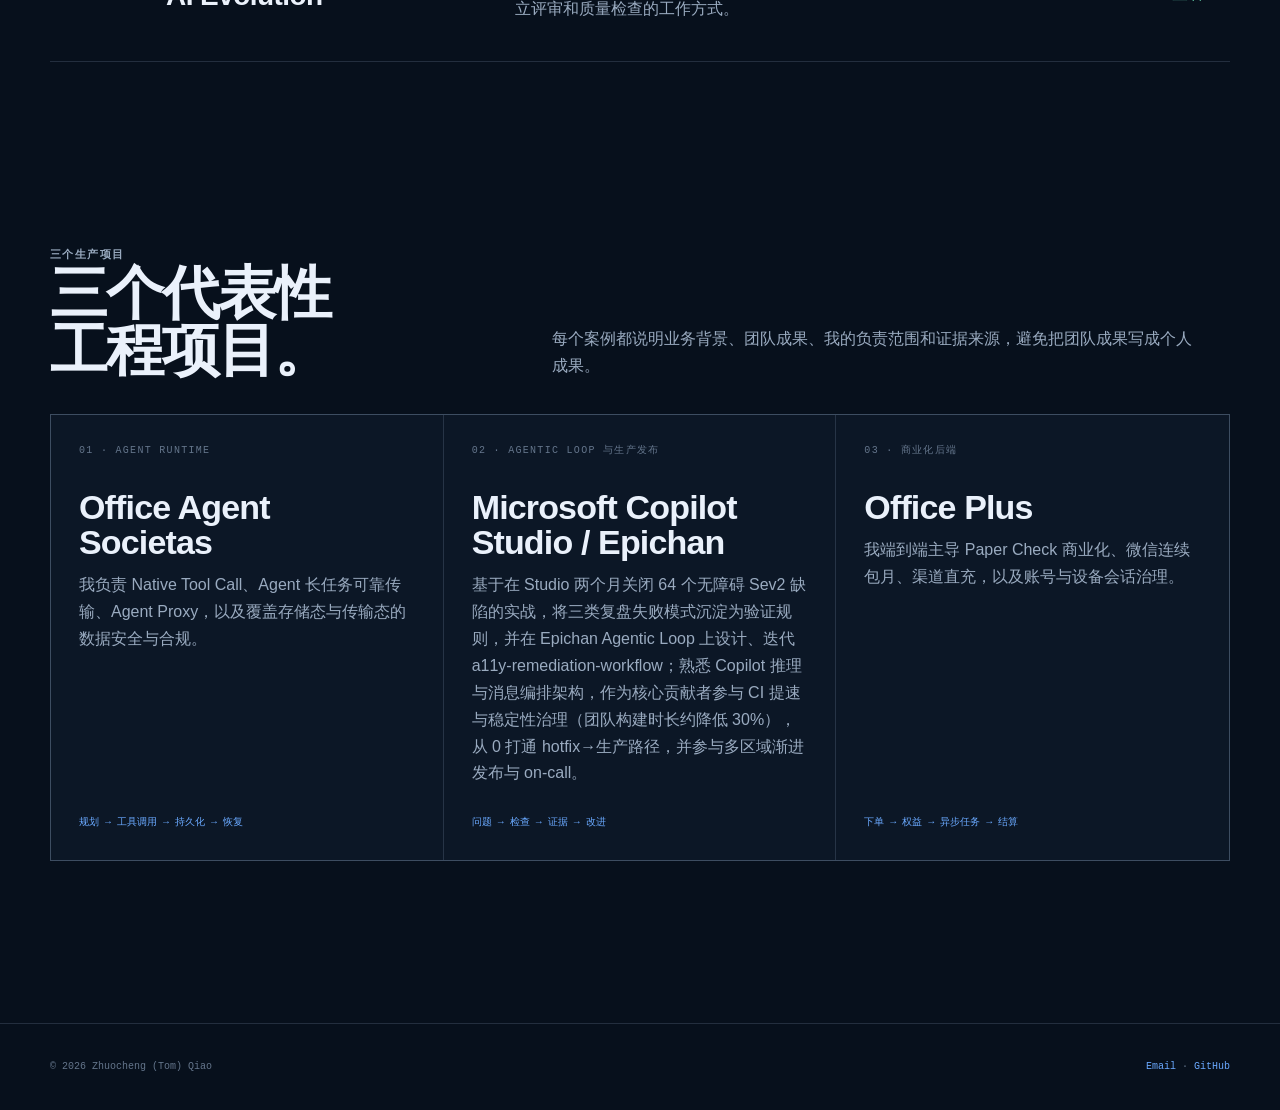
==== commit 5a0da38e: "Align portfolio summaries and resume downloads" ====
--- a/index.html
+++ b/index.html
@@ -112,7 +112,7 @@
         <a class="system-entry" href="office-plus.html">
           <span class="system-kicker">03 · 商业化后端</span>
           <h3>Office Plus</h3>
-          <p>我负责 Paper Check 商业化，以及身份和会话生命周期相关工作。</p>
+          <p>我端到端主导 Paper Check 商业化、微信连续包月、渠道直充，以及账号与设备会话治理。</p>
           <span class="system-flow">下单 → 权益 → 异步任务 → 结算</span>
         </a>
       </div>
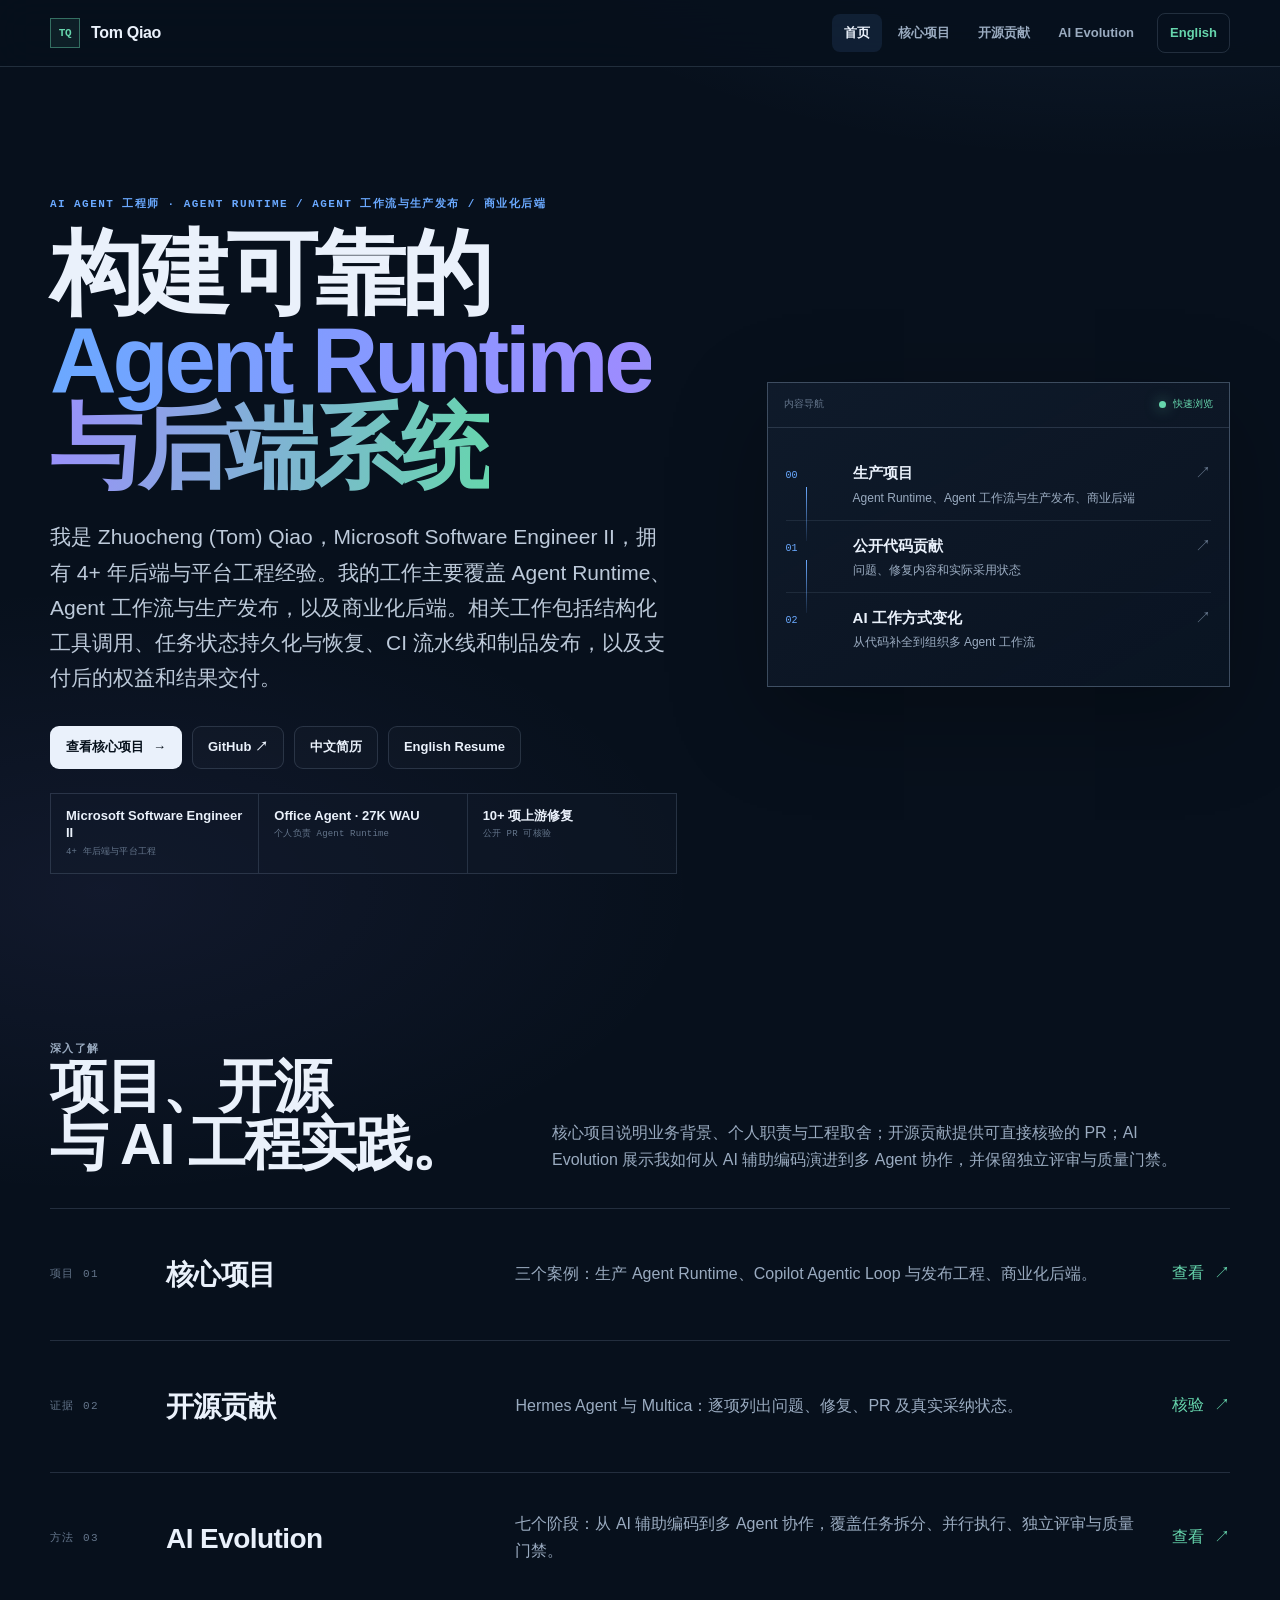
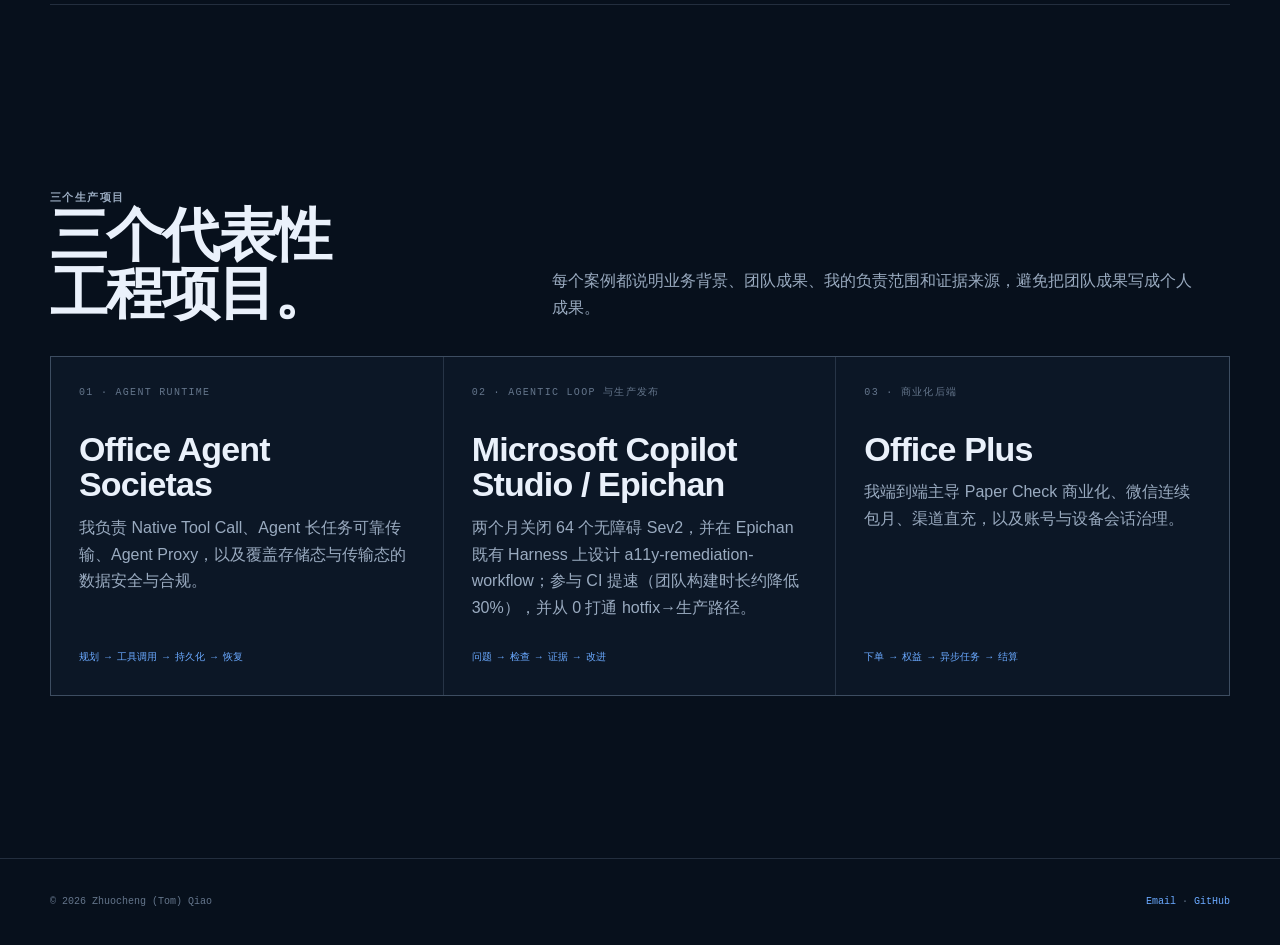
==== commit b0ddd712: "Tighten homepage project evidence" ====
--- a/index.html
+++ b/index.html
@@ -36,9 +36,9 @@
           <a class="button" href="downloads/Zhuocheng-Qiao-Resume-EN.pdf">English Resume</a>
         </div>
         <div class="proof-strip" aria-label="候选人关键信息">
-          <div class="proof-item"><strong>Microsoft Software Engineer II</strong><span>4+ 年经验</span></div>
-          <div class="proof-item"><strong>A11y 修复 · 64 个 Sev2</strong><span>两个月内关闭</span></div>
-          <div class="proof-item"><strong>10+ 项上游修复</strong><span>公开代码贡献</span></div>
+          <div class="proof-item"><strong>Microsoft Software Engineer II</strong><span>4+ 年后端与平台工程</span></div>
+          <div class="proof-item"><strong>Office Agent · 27K WAU</strong><span>个人负责 Agent Runtime</span></div>
+          <div class="proof-item"><strong>10+ 项上游修复</strong><span>公开 PR 可核验</span></div>
         </div>
       </div>
 
@@ -66,26 +66,26 @@
 
     <section class="home-section" aria-labelledby="evidence-title">
       <div class="section-heading">
-        <div><p class="eyebrow">深入了解</p><h2 id="evidence-title">项目、开源<br>与多 Agent 实践。</h2></div>
-        <p>核心项目说明团队成果、我的职责和工程取舍；开源贡献提供可直接核验的 PR；AI Evolution 只记录我使用 AI 参与开发的方式如何变化。</p>
+        <div><p class="eyebrow">深入了解</p><h2 id="evidence-title">项目、开源<br>与 AI 工程实践。</h2></div>
+        <p>核心项目说明业务背景、个人职责与工程取舍；开源贡献提供可直接核验的 PR；AI Evolution 展示我如何从 AI 辅助编码演进到多 Agent 协作，并保留独立评审与质量门禁。</p>
       </div>
       <div class="route-list">
         <a class="route-row" href="projects.html">
           <span class="route-index">项目 01</span>
           <h3>核心项目</h3>
-          <p>三个案例：通用 Agent Runtime、Agent 工作流与生产发布、商业化后端平台。</p>
+          <p>三个案例：生产 Agent Runtime、Copilot Agentic Loop 与发布工程、商业化后端。</p>
           <span class="route-go">查看 ↗</span>
         </a>
         <a class="route-row" href="opensource.html">
           <span class="route-index">证据 02</span>
           <h3>开源贡献</h3>
-          <p>Hermes Agent 与 Multica：逐项说明问题、修改内容，以及直接合并、另行采纳或未合并的真实状态。</p>
+          <p>Hermes Agent 与 Multica：逐项列出问题、修复、PR 及真实采纳状态。</p>
           <span class="route-go">核验 ↗</span>
         </a>
         <a class="route-row" href="evolution.html">
           <span class="route-index">方法 03</span>
           <h3>AI Evolution</h3>
-          <p>七个阶段：从亲手编码，到协调多个 Agent 完成任务，逐步形成任务拆分、并行执行、独立评审和质量检查的工作方式。</p>
+          <p>七个阶段：从 AI 辅助编码到多 Agent 协作，覆盖任务拆分、并行执行、独立评审与质量门禁。</p>
           <span class="route-go">查看 ↗</span>
         </a>
       </div>
@@ -106,7 +106,7 @@
         <a class="system-entry" href="copilot-epichan.html">
           <span class="system-kicker">02 · Agentic Loop 与生产发布</span>
           <h3>Microsoft Copilot<br>Studio / Epichan</h3>
-          <p>基于在 Studio 两个月关闭 64 个无障碍 Sev2 缺陷的实战，将三类复盘失败模式沉淀为验证规则，并在 Epichan Agentic Loop 上设计、迭代 a11y-remediation-workflow；熟悉 Copilot 推理与消息编排架构，作为核心贡献者参与 CI 提速与稳定性治理（团队构建时长约降低 30%），从 0 打通 hotfix→生产路径，并参与多区域渐进发布与 on-call。</p>
+          <p>两个月关闭 64 个无障碍 Sev2，并在 Epichan 既有 Harness 上设计 a11y-remediation-workflow；参与 CI 提速（团队构建时长约降低 30%），并从 0 打通 hotfix→生产路径。</p>
           <span class="system-flow">问题 → 检查 → 证据 → 改进</span>
         </a>
         <a class="system-entry" href="office-plus.html">
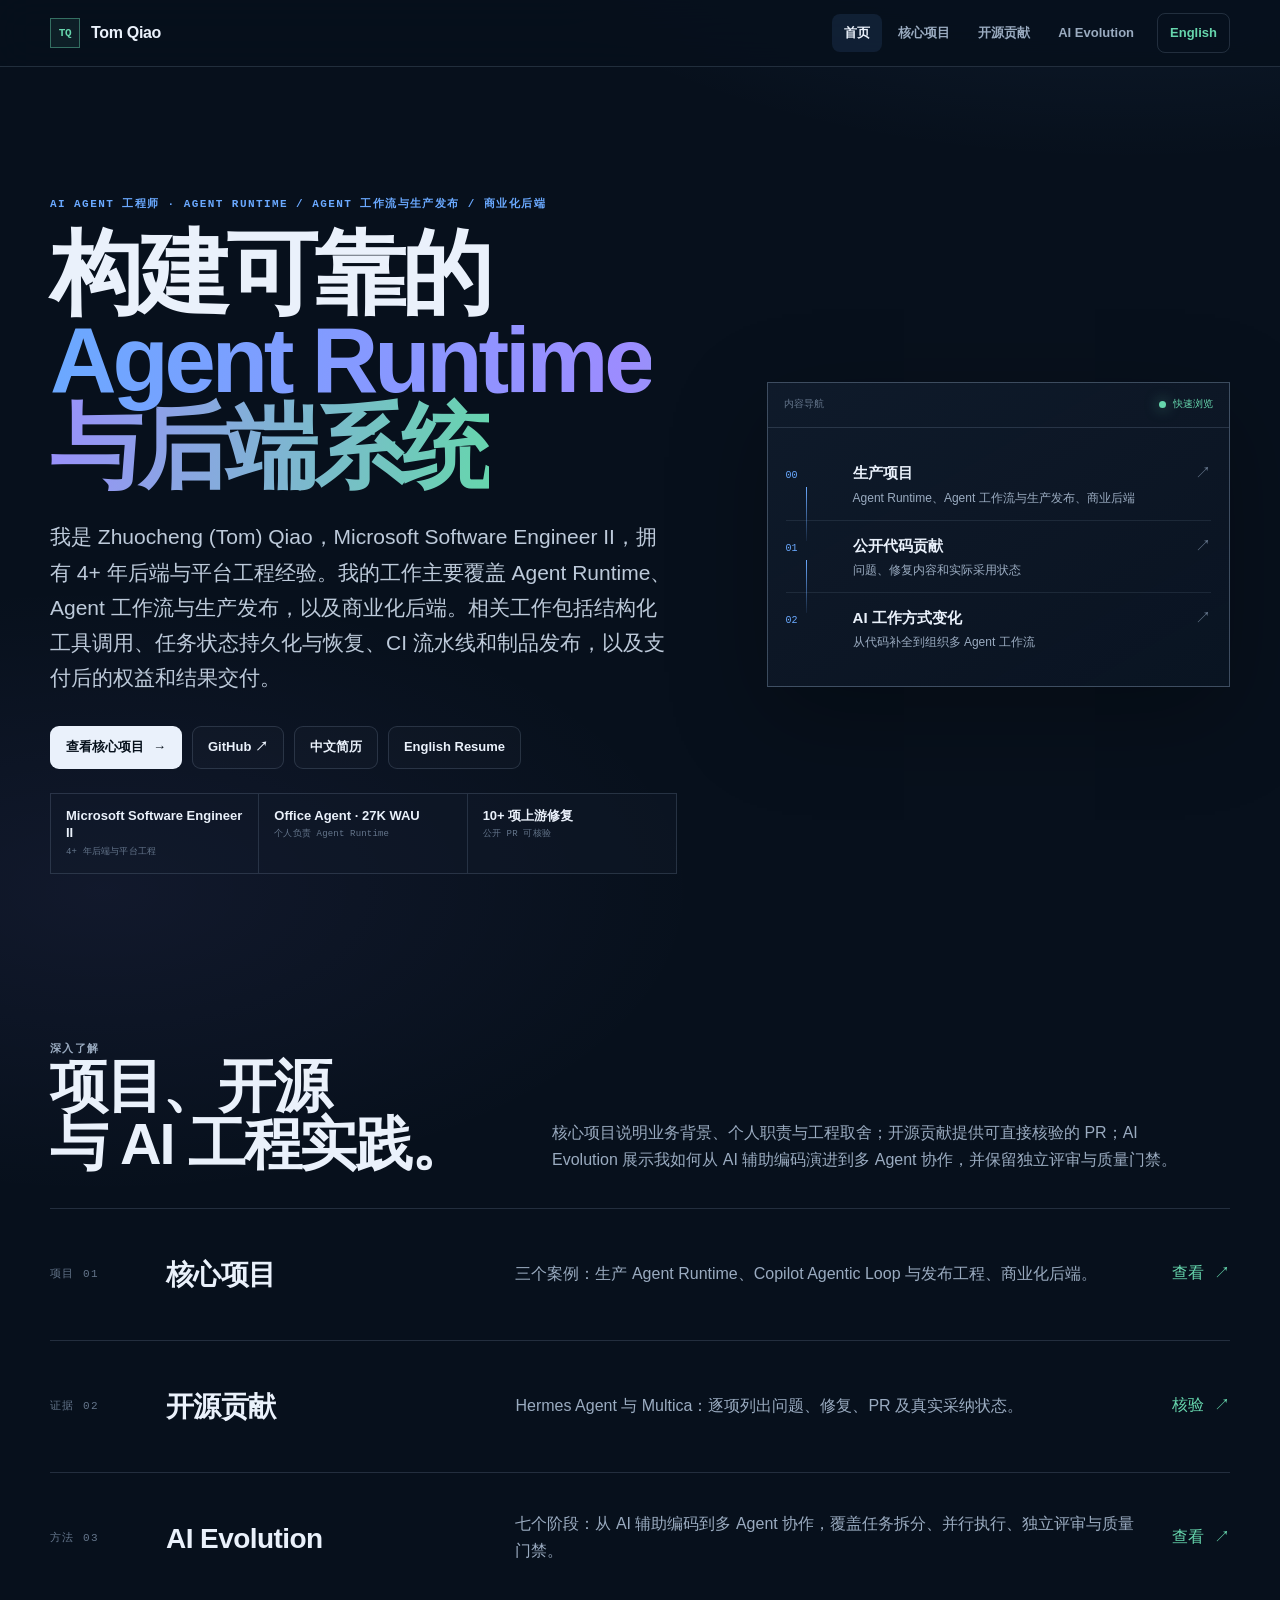
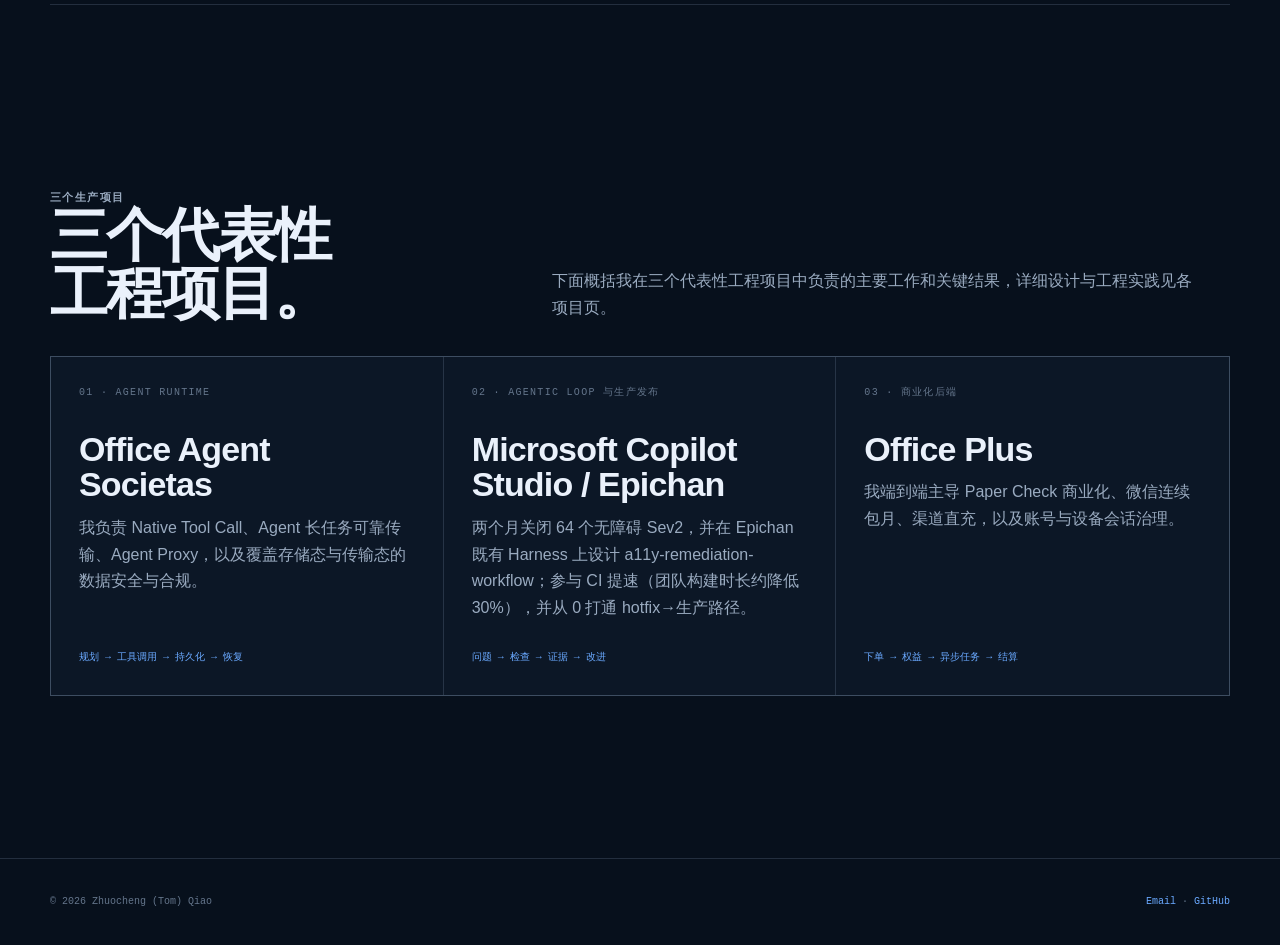
==== commit e5cc53d6: "Clarify portfolio project summaries" ====
--- a/index.html
+++ b/index.html
@@ -94,7 +94,7 @@
     <section class="home-section" aria-labelledby="systems-title">
       <div class="section-heading">
         <div><p class="eyebrow">三个生产项目</p><h2 id="systems-title">三个代表性<br>工程项目。</h2></div>
-        <p>每个案例都说明业务背景、团队成果、我的负责范围和证据来源，避免把团队成果写成个人成果。</p>
+        <p>下面概括我在三个代表性工程项目中负责的主要工作和关键结果，详细设计与工程实践见各项目页。</p>
       </div>
       <div class="system-map">
         <a class="system-entry" href="societas.html">
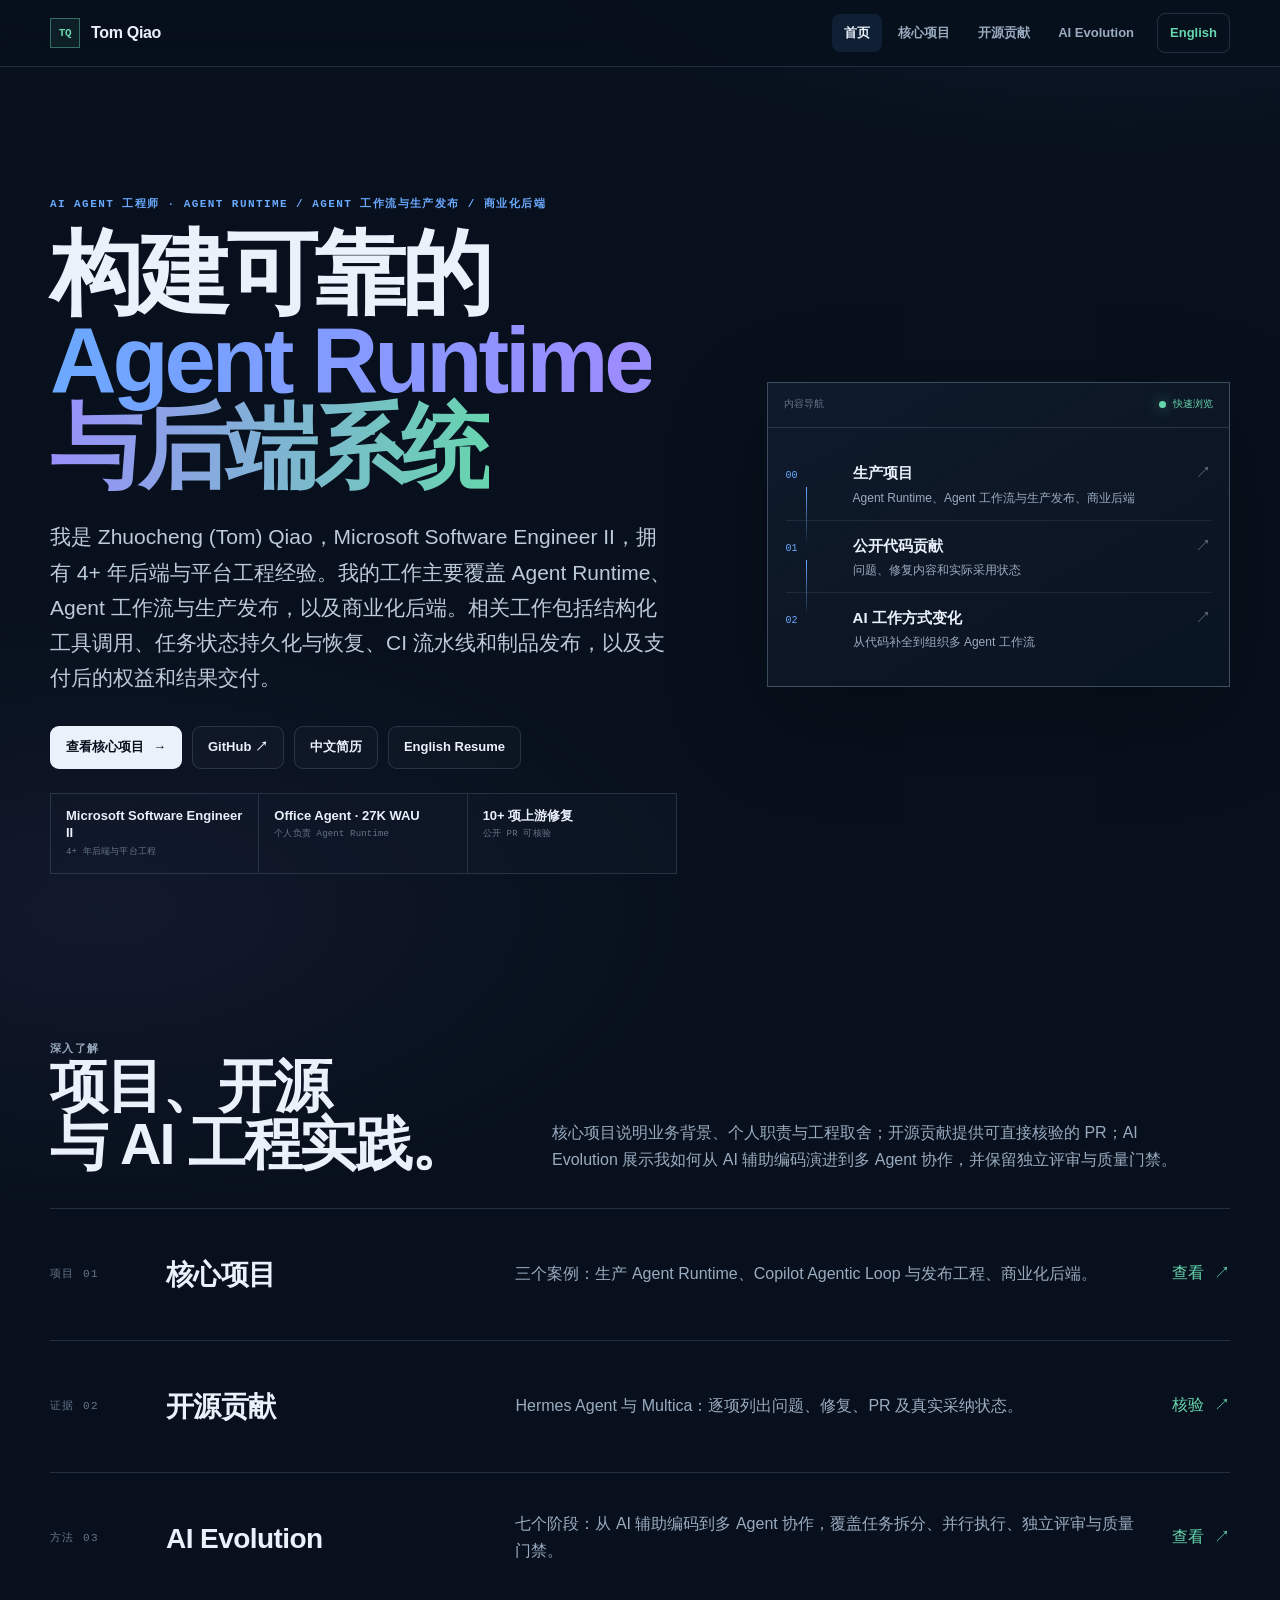
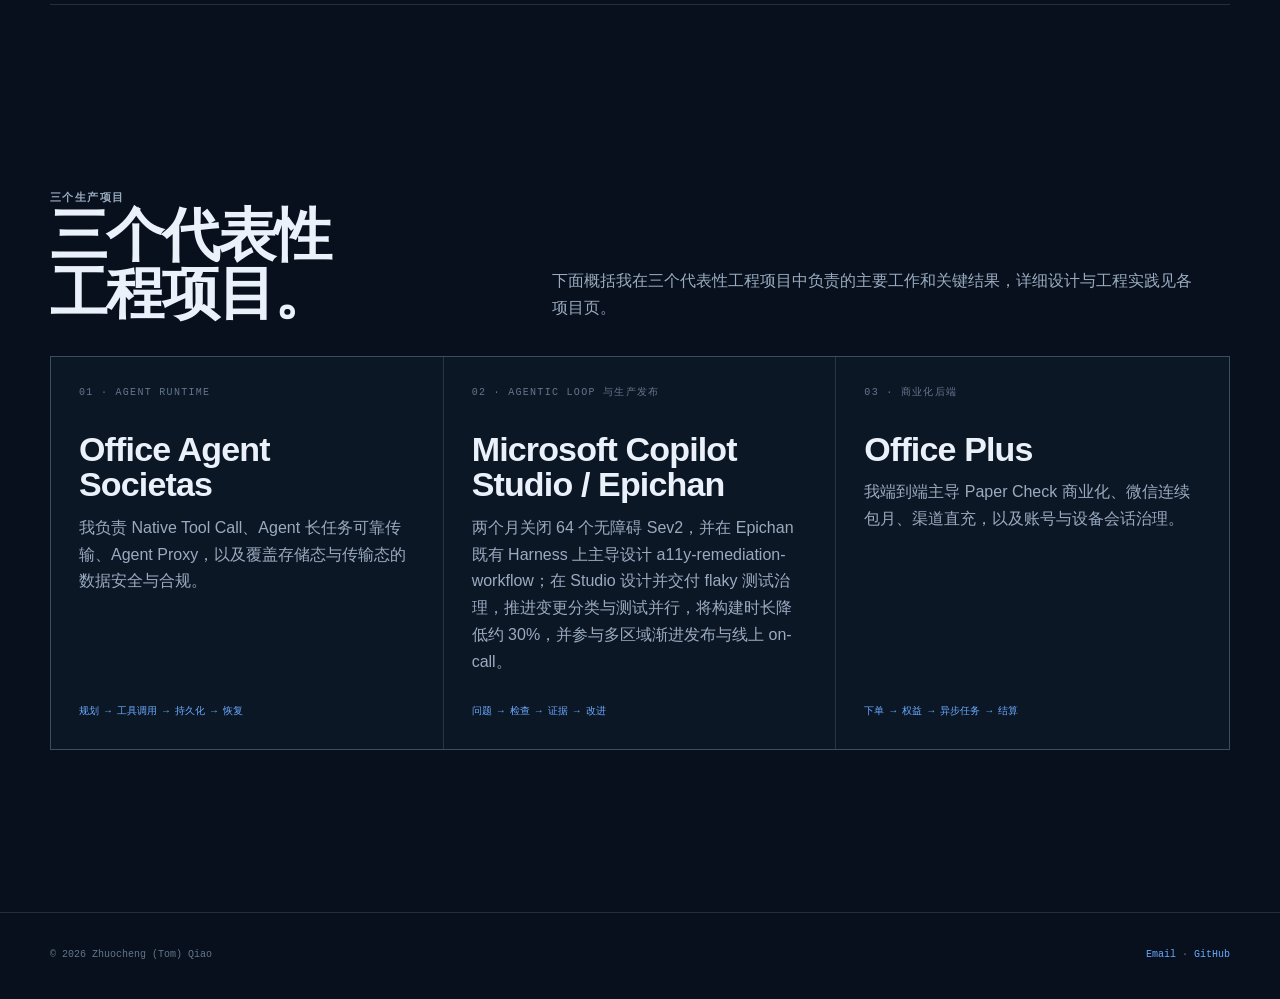
==== commit af482c35: "Align Studio and Epichan portfolio narratives" ====
--- a/index.html
+++ b/index.html
@@ -106,7 +106,7 @@
         <a class="system-entry" href="copilot-epichan.html">
           <span class="system-kicker">02 · Agentic Loop 与生产发布</span>
           <h3>Microsoft Copilot<br>Studio / Epichan</h3>
-          <p>两个月关闭 64 个无障碍 Sev2，并在 Epichan 既有 Harness 上设计 a11y-remediation-workflow；参与 CI 提速（团队构建时长约降低 30%），并从 0 打通 hotfix→生产路径。</p>
+          <p>两个月关闭 64 个无障碍 Sev2，并在 Epichan 既有 Harness 上主导设计 a11y-remediation-workflow；在 Studio 设计并交付 flaky 测试治理，推进变更分类与测试并行，将构建时长降低约 30%，并参与多区域渐进发布与线上 on-call。</p>
           <span class="system-flow">问题 → 检查 → 证据 → 改进</span>
         </a>
         <a class="system-entry" href="office-plus.html">
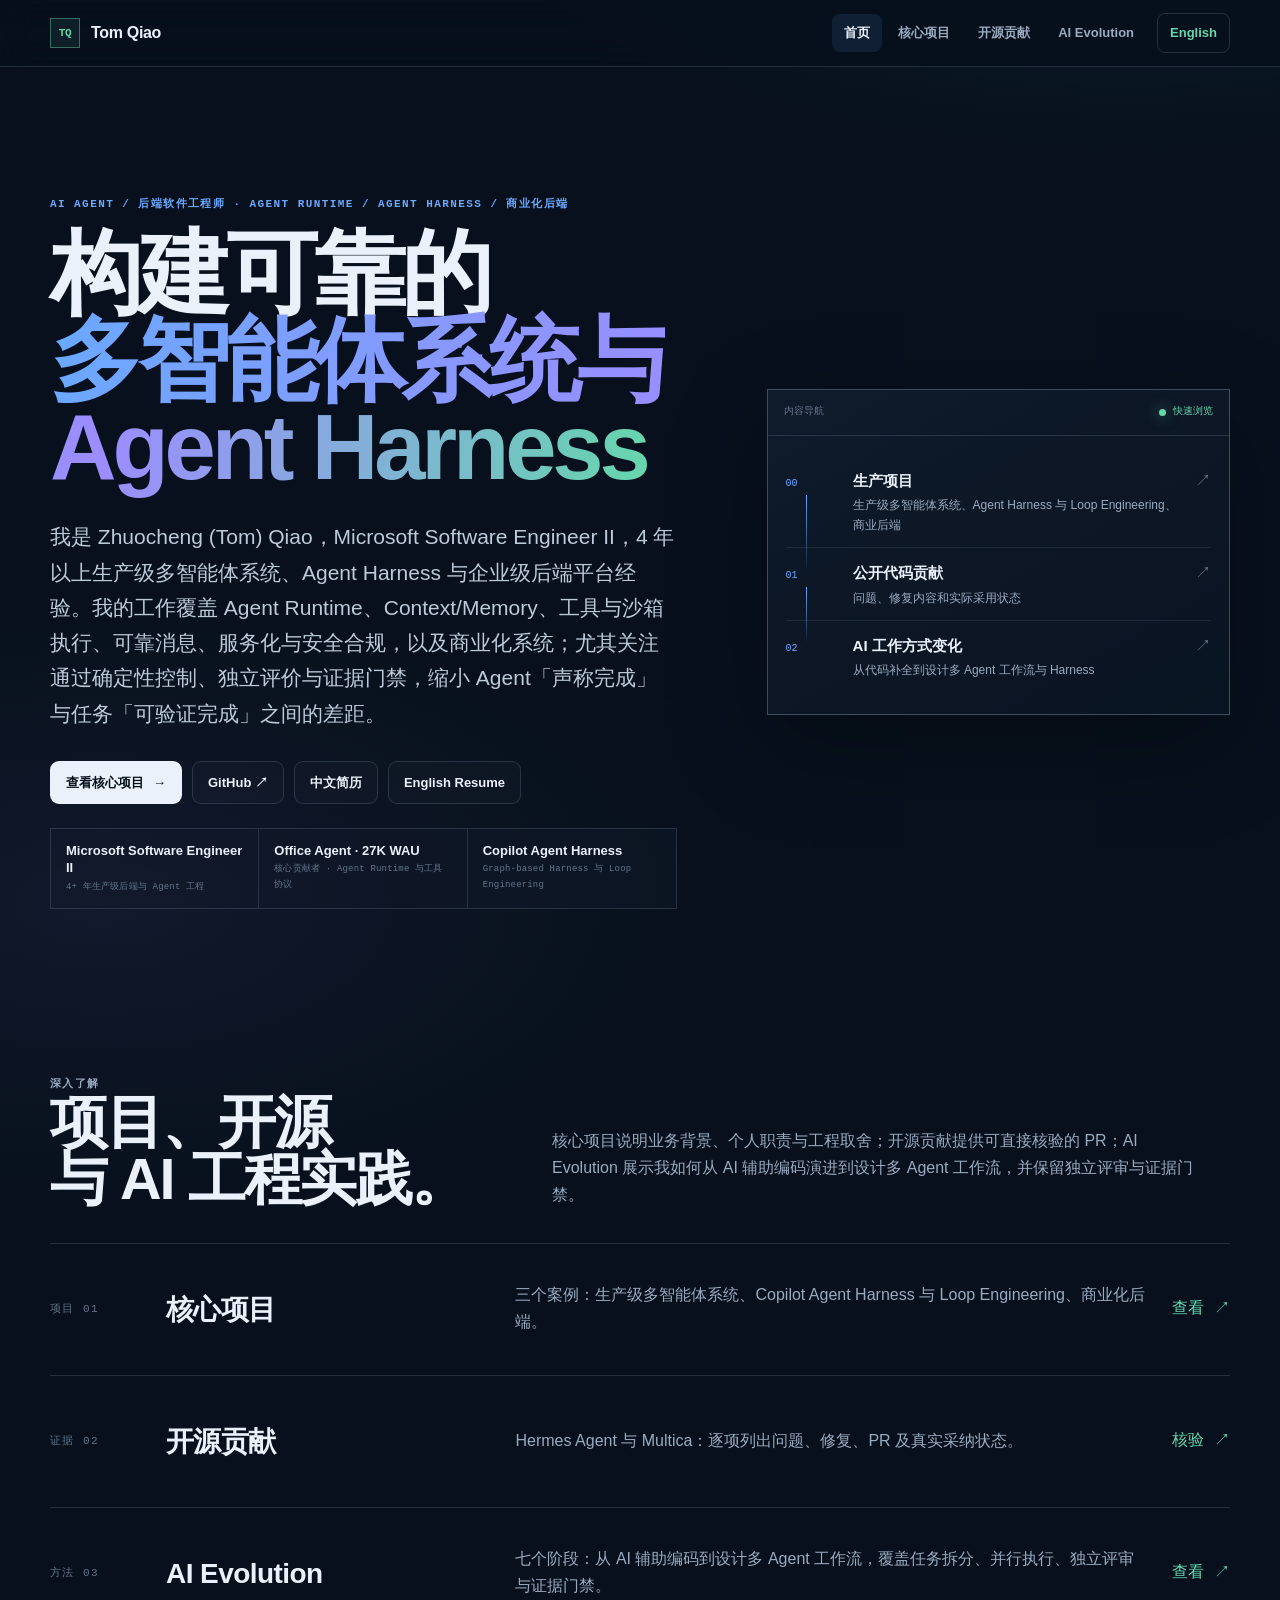
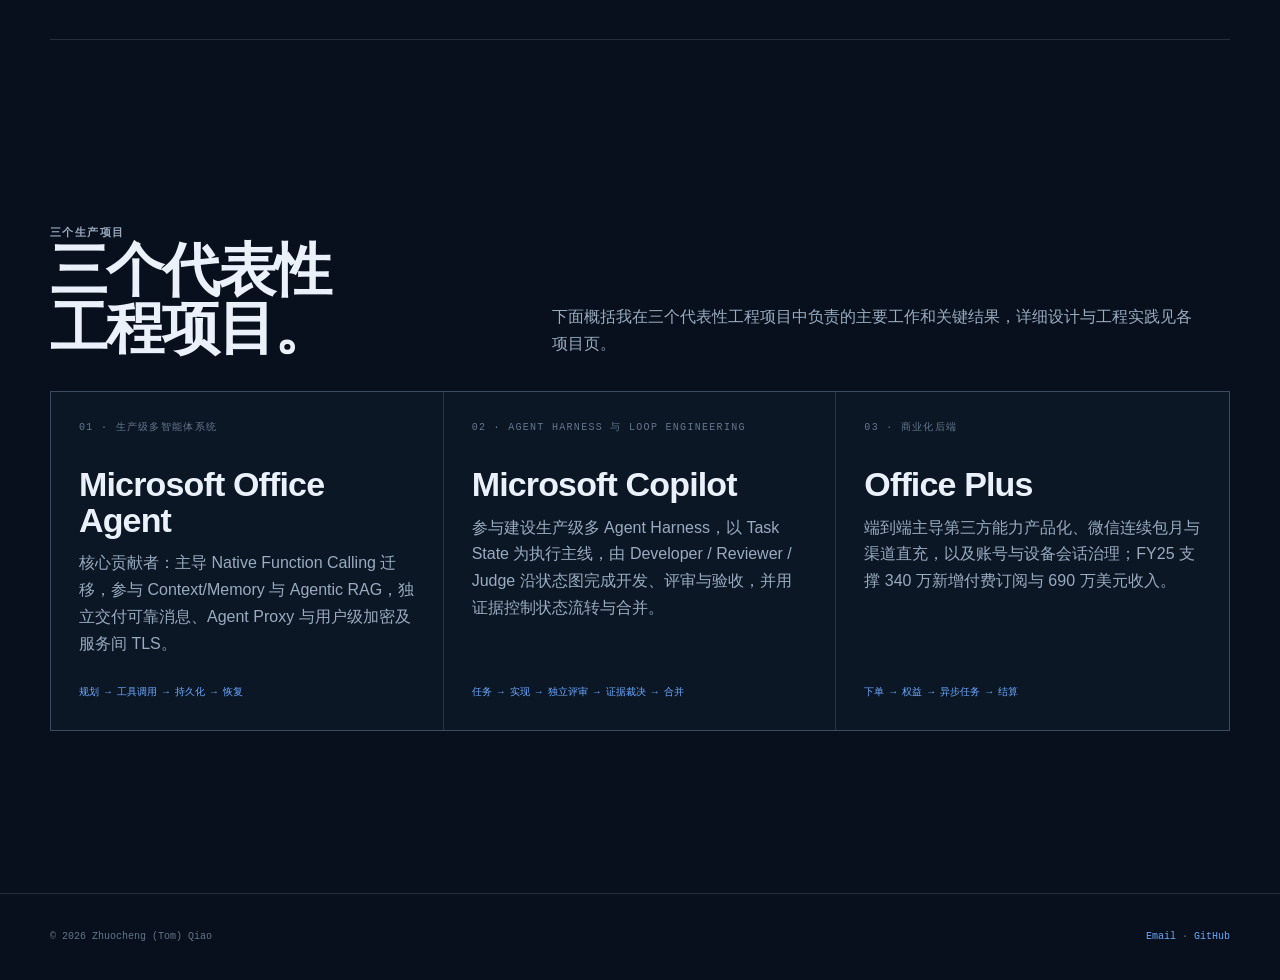
==== commit 3739de19: "Rebuild portfolio against latest resumes - Replace resume PDFs with the 2026-08-27 versions (ZH + EN" ====
--- a/index.html
+++ b/index.html
@@ -4,8 +4,8 @@
   <meta charset="utf-8">
   <meta name="viewport" content="width=device-width, initial-scale=1">
   <meta name="theme-color" content="#07101c">
-  <meta name="description" content="Zhuocheng (Tom) Qiao 的工程作品集：Agent Runtime、Agent 工作流与生产发布、商业化后端和开源贡献。">
-  <title>Zhuocheng (Tom) Qiao — AI Agent Engineer</title>
+  <meta name="description" content="Zhuocheng (Tom) Qiao 的工程作品集：生产级多智能体系统、Agent Harness 与 Loop Engineering、商业化后端和开源贡献。">
+  <title>Zhuocheng (Tom) Qiao — AI Agent / Backend Engineer</title>
   <link rel="stylesheet" href="assets/styles.css">
   <script src="assets/site.js" defer></script>
 </head>
@@ -26,9 +26,9 @@
   <main class="page-shell">
     <section class="home-hero">
       <div class="home-copy">
-        <p class="eyebrow">AI Agent 工程师 · Agent Runtime / Agent 工作流与生产发布 / 商业化后端</p>
-        <h1 class="display-title">构建可靠的<br><span class="signal">Agent Runtime 与后端系统</span></h1>
-        <p class="home-lead">我是 Zhuocheng (Tom) Qiao，Microsoft Software Engineer II，拥有 4+ 年后端与平台工程经验。我的工作主要覆盖 Agent Runtime、Agent 工作流与生产发布，以及商业化后端。相关工作包括结构化工具调用、任务状态持久化与恢复、CI 流水线和制品发布，以及支付后的权益和结果交付。</p>
+        <p class="eyebrow">AI Agent / 后端软件工程师 · Agent Runtime / Agent Harness / 商业化后端</p>
+        <h1 class="display-title">构建可靠的<br><span class="signal">多智能体系统与 Agent Harness</span></h1>
+        <p class="home-lead">我是 Zhuocheng (Tom) Qiao，Microsoft Software Engineer II，4 年以上生产级多智能体系统、Agent Harness 与企业级后端平台经验。我的工作覆盖 Agent Runtime、Context/Memory、工具与沙箱执行、可靠消息、服务化与安全合规，以及商业化系统；尤其关注通过确定性控制、独立评价与证据门禁，缩小 Agent「声称完成」与任务「可验证完成」之间的差距。</p>
         <div class="hero-actions">
           <a class="button primary" href="projects.html">查看核心项目 <span>→</span></a>
           <a class="button" href="https://github.com/tomqiaozc" target="_blank" rel="noreferrer">GitHub ↗</a>
@@ -36,9 +36,9 @@
           <a class="button" href="downloads/Zhuocheng-Qiao-Resume-EN.pdf">English Resume</a>
         </div>
         <div class="proof-strip" aria-label="候选人关键信息">
-          <div class="proof-item"><strong>Microsoft Software Engineer II</strong><span>4+ 年后端与平台工程</span></div>
-          <div class="proof-item"><strong>Office Agent · 27K WAU</strong><span>个人负责 Agent Runtime</span></div>
-          <div class="proof-item"><strong>10+ 项上游修复</strong><span>公开 PR 可核验</span></div>
+          <div class="proof-item"><strong>Microsoft Software Engineer II</strong><span>4+ 年生产级后端与 Agent 工程</span></div>
+          <div class="proof-item"><strong>Office Agent · 27K WAU</strong><span>核心贡献者 · Agent Runtime 与工具协议</span></div>
+          <div class="proof-item"><strong>Copilot Agent Harness</strong><span>Graph-based Harness 与 Loop Engineering</span></div>
         </div>
       </div>
 
@@ -47,7 +47,7 @@
         <div class="trace-body">
           <a class="trace-step" href="projects.html">
             <span class="trace-no">00</span>
-            <span><strong>生产项目</strong>Agent Runtime、Agent 工作流与生产发布、商业后端</span>
+            <span><strong>生产项目</strong>生产级多智能体系统、Agent Harness 与 Loop Engineering、商业后端</span>
             <span class="trace-arrow">↗</span>
           </a>
           <a class="trace-step" href="opensource.html">
@@ -57,7 +57,7 @@
           </a>
           <a class="trace-step" href="evolution.html">
             <span class="trace-no">02</span>
-            <span><strong>AI 工作方式变化</strong>从代码补全到组织多 Agent 工作流</span>
+            <span><strong>AI 工作方式变化</strong>从代码补全到设计多 Agent 工作流与 Harness</span>
             <span class="trace-arrow">↗</span>
           </a>
         </div>
@@ -67,13 +67,13 @@
     <section class="home-section" aria-labelledby="evidence-title">
       <div class="section-heading">
         <div><p class="eyebrow">深入了解</p><h2 id="evidence-title">项目、开源<br>与 AI 工程实践。</h2></div>
-        <p>核心项目说明业务背景、个人职责与工程取舍；开源贡献提供可直接核验的 PR；AI Evolution 展示我如何从 AI 辅助编码演进到多 Agent 协作，并保留独立评审与质量门禁。</p>
+        <p>核心项目说明业务背景、个人职责与工程取舍；开源贡献提供可直接核验的 PR；AI Evolution 展示我如何从 AI 辅助编码演进到设计多 Agent 工作流，并保留独立评审与证据门禁。</p>
       </div>
       <div class="route-list">
         <a class="route-row" href="projects.html">
           <span class="route-index">项目 01</span>
           <h3>核心项目</h3>
-          <p>三个案例：生产 Agent Runtime、Copilot Agentic Loop 与发布工程、商业化后端。</p>
+          <p>三个案例：生产级多智能体系统、Copilot Agent Harness 与 Loop Engineering、商业化后端。</p>
           <span class="route-go">查看 ↗</span>
         </a>
         <a class="route-row" href="opensource.html">
@@ -85,7 +85,7 @@
         <a class="route-row" href="evolution.html">
           <span class="route-index">方法 03</span>
           <h3>AI Evolution</h3>
-          <p>七个阶段：从 AI 辅助编码到多 Agent 协作，覆盖任务拆分、并行执行、独立评审与质量门禁。</p>
+          <p>七个阶段：从 AI 辅助编码到设计多 Agent 工作流，覆盖任务拆分、并行执行、独立评审与证据门禁。</p>
           <span class="route-go">查看 ↗</span>
         </a>
       </div>
@@ -98,21 +98,21 @@
       </div>
       <div class="system-map">
         <a class="system-entry" href="societas.html">
-          <span class="system-kicker">01 · Agent Runtime</span>
-          <h3>Office Agent<br>Societas</h3>
-          <p>我负责 Native Tool Call、Agent 长任务可靠传输、Agent Proxy，以及覆盖存储态与传输态的数据安全与合规。</p>
+          <span class="system-kicker">01 · 生产级多智能体系统</span>
+          <h3>Microsoft Office Agent</h3>
+          <p>核心贡献者：主导 Native Function Calling 迁移，参与 Context/Memory 与 Agentic RAG，独立交付可靠消息、Agent Proxy 与用户级加密及服务间 TLS。</p>
           <span class="system-flow">规划 → 工具调用 → 持久化 → 恢复</span>
         </a>
         <a class="system-entry" href="copilot-epichan.html">
-          <span class="system-kicker">02 · Agentic Loop 与生产发布</span>
-          <h3>Microsoft Copilot<br>Studio / Epichan</h3>
-          <p>两个月关闭 64 个无障碍 Sev2，并在 Epichan 既有 Harness 上主导设计 a11y-remediation-workflow；在 Studio 设计并交付 flaky 测试治理，推进变更分类与测试并行，将构建时长降低约 30%，并参与多区域渐进发布与线上 on-call。</p>
-          <span class="system-flow">问题 → 检查 → 证据 → 改进</span>
+          <span class="system-kicker">02 · Agent Harness 与 Loop Engineering</span>
+          <h3>Microsoft Copilot</h3>
+          <p>参与建设生产级多 Agent Harness，以 Task State 为执行主线，由 Developer / Reviewer / Judge 沿状态图完成开发、评审与验收，并用证据控制状态流转与合并。</p>
+          <span class="system-flow">任务 → 实现 → 独立评审 → 证据裁决 → 合并</span>
         </a>
         <a class="system-entry" href="office-plus.html">
           <span class="system-kicker">03 · 商业化后端</span>
           <h3>Office Plus</h3>
-          <p>我端到端主导 Paper Check 商业化、微信连续包月、渠道直充，以及账号与设备会话治理。</p>
+          <p>端到端主导第三方能力产品化、微信连续包月与渠道直充，以及账号与设备会话治理；FY25 支撑 340 万新增付费订阅与 690 万美元收入。</p>
           <span class="system-flow">下单 → 权益 → 异步任务 → 结算</span>
         </a>
       </div>
